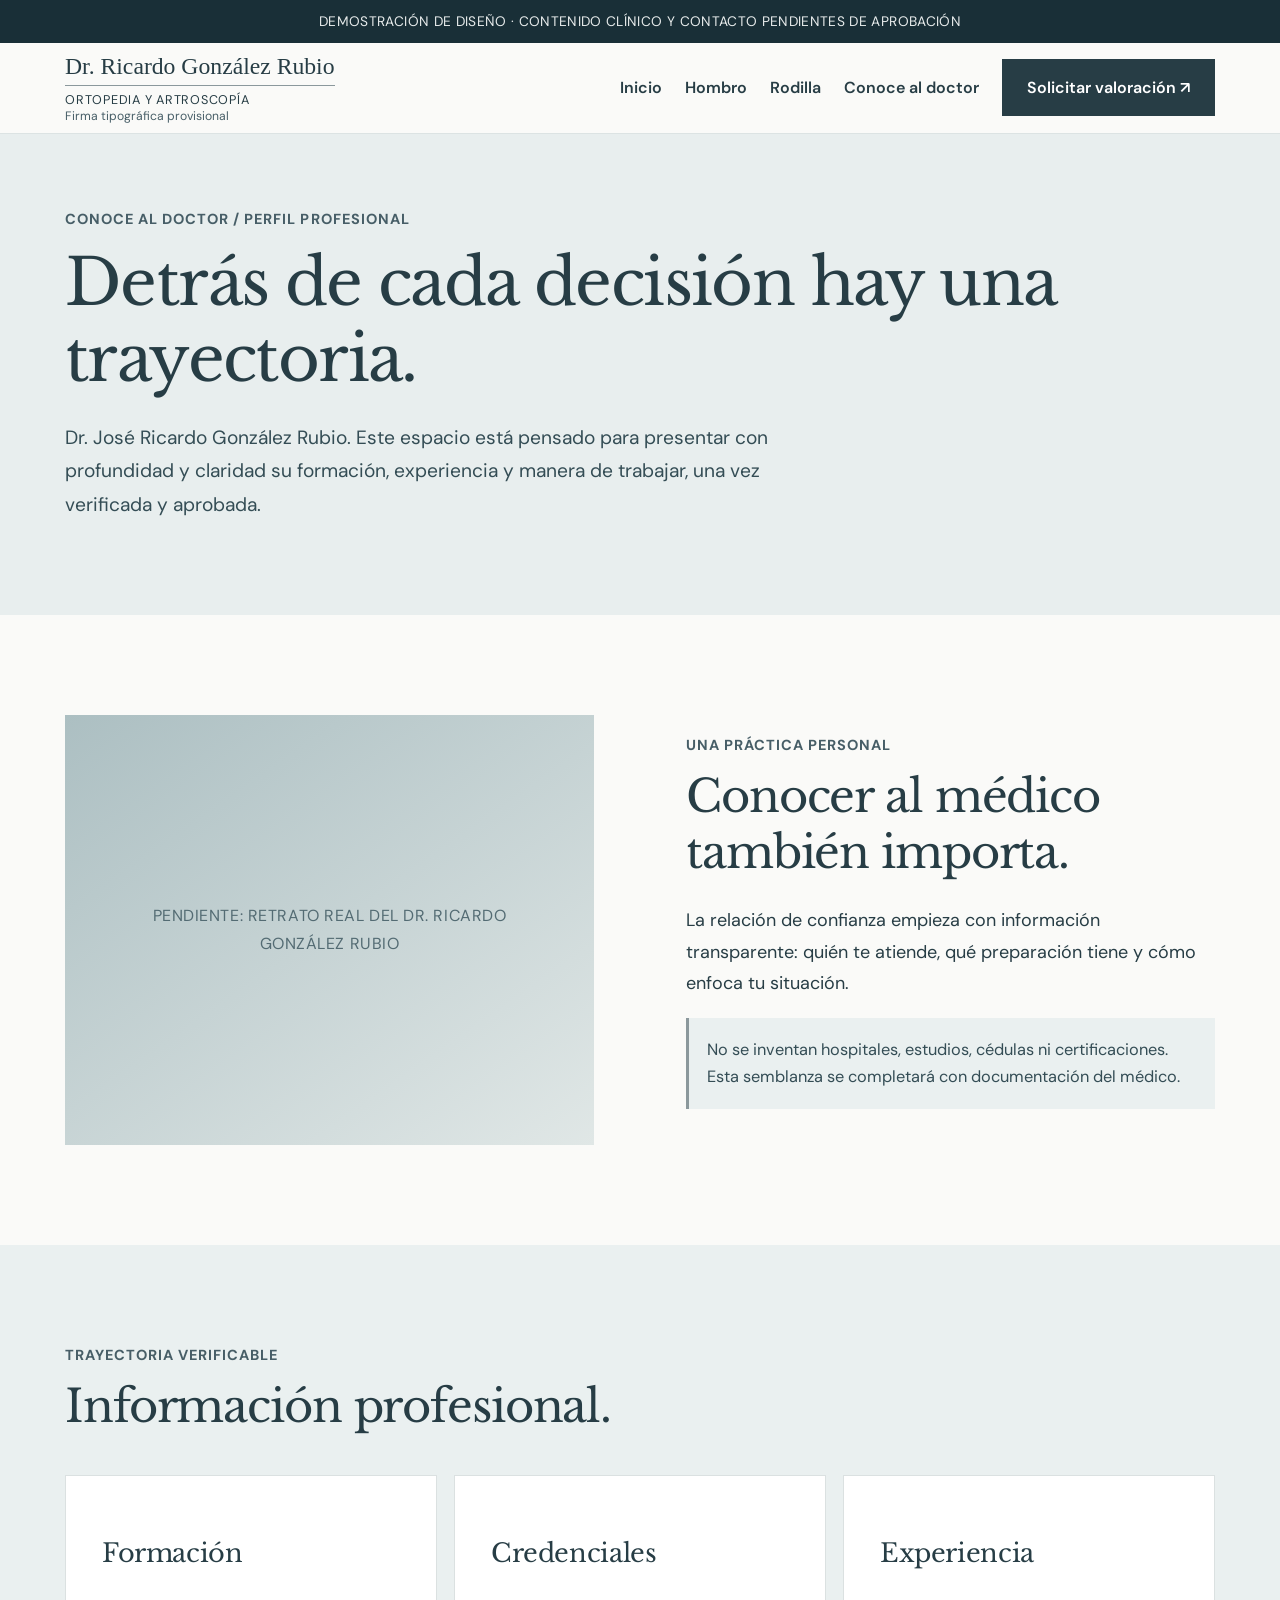
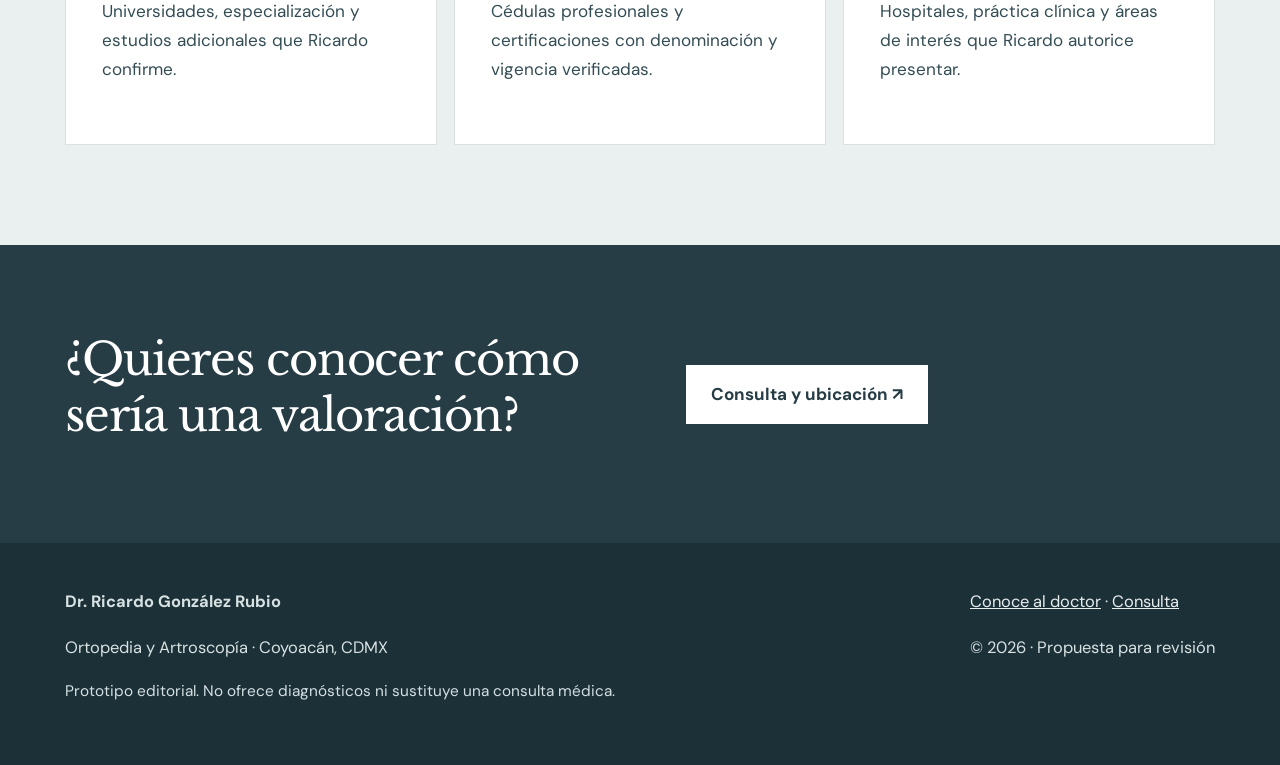
==== conoce-al-doctor/index.html @ 8faec571 "feat: align site architecture with approved research brief" ====
<!doctype html><html lang="es-MX"><head><meta charset="utf-8"><meta name="viewport" content="width=device-width, initial-scale=1"><meta name="robots" content="noindex,nofollow"><meta name="theme-color" content="#273D45"><meta name="description" content="Demostración del sitio del Dr. Ricardo González Rubio. Contenido pendiente de validación médica."><title>Conoce al doctor | Dr. Ricardo González Rubio</title><link rel="stylesheet" href="../styles.css"></head><body><a class="skip" href="#main">Saltar al contenido</a><div class="demo">DEMOSTRACIÓN DE DISEÑO · CONTENIDO CLÍNICO Y CONTACTO PENDIENTES DE APROBACIÓN</div><header class="header"><div class="container header-inner"><a class="brand" href="../" aria-label="Inicio"><strong>Dr. Ricardo González Rubio</strong><span>Ortopedia y Artroscopía</span><small>Firma tipográfica provisional</small></a><button class="menu" aria-controls="menu" aria-label="Abrir menú" aria-expanded="false">☰</button><nav id="menu" class="nav" aria-label="Principal"><a href="../" >Inicio</a><a href="../hombro/" >Hombro</a><a href="../rodilla/" >Rodilla</a><a href="../dr-ricardo-gonzalez/" aria-current="page">Conoce al doctor</a><a class="cta" href="../consulta/">Solicitar valoración ↗</a></nav></div></header><main id="main"><section class="subhero"><div class="container"><div class="eyebrow">Conoce al doctor / Perfil profesional</div><h1>Detrás de cada decisión hay una trayectoria.</h1><p>Dr. José Ricardo González Rubio. Este espacio está pensado para presentar con profundidad y claridad su formación, experiencia y manera de trabajar, una vez verificada y aprobada.</p></div></section><section class="section"><div class="container split"><div class="portrait-small">PENDIENTE: RETRATO REAL DEL DR. RICARDO GONZÁLEZ RUBIO</div><div><div class="eyebrow">Una práctica personal</div><h2>Conocer al médico también importa.</h2><p>La relación de confianza empieza con información transparente: quién te atiende, qué preparación tiene y cómo enfoca tu situación.</p><p class="note">No se inventan hospitales, estudios, cédulas ni certificaciones. Esta semblanza se completará con documentación del médico.</p></div></div></section><section class="section" style="background:#eaf0f0"><div class="container"><div class="section-head"><div class="eyebrow">Trayectoria verificable</div><h2>Información profesional.</h2></div><div class="cards"><div class="card"><h3>Formación</h3><p>Universidades, especialización y estudios adicionales que Ricardo confirme.</p></div><div class="card"><h3>Credenciales</h3><p>Cédulas profesionales y certificaciones con denominación y vigencia verificadas.</p></div><div class="card"><h3>Experiencia</h3><p>Hospitales, práctica clínica y áreas de interés que Ricardo autorice presentar.</p></div></div></div></section><section class="band"><div class="container split"><h2>¿Quieres conocer cómo sería una valoración?</h2><div><a class="button light" href="../consulta/">Consulta y ubicación ↗</a></div></div></section></main><footer class="footer"><div class="container foot"><div><strong>Dr. Ricardo González Rubio</strong><p>Ortopedia y Artroscopía · Coyoacán, CDMX</p><p class="fine" style="color:#bbced2">Prototipo editorial. No ofrece diagnósticos ni sustituye una consulta médica.</p></div><div><a href="../dr-ricardo-gonzalez/">Conoce al doctor</a> · <a href="../consulta/">Consulta</a><p>© 2026 · Propuesta para revisión</p></div></div></footer><script src="../script.js" defer></script></body></html>
---- styles.css ----
@import url('https://fonts.googleapis.com/css2?family=DM+Sans:wght@400;500;600;700&family=Libre+Baskerville:wght@400;700&display=swap');
:root{--ink:#273D45;--silver:#8B989C;--ivory:#FAFAF8;--steel:#475E67;--mist:#DDE3E3}
*{box-sizing:border-box}html{scroll-behavior:smooth}body{margin:0;background:var(--ivory);color:var(--ink);font:16px/1.7 'DM Sans',Arial,sans-serif}a{color:inherit}a:focus-visible,button:focus-visible{outline:3px solid #8B989C;outline-offset:3px}h1,h2,h3,.serif{font-family:'Libre Baskerville',Georgia,serif;line-height:1.25;font-weight:400;letter-spacing:-.04em}h1{font-size:clamp(2.6rem,5vw,5.2rem);margin:15px 0 24px}h2{font-size:clamp(2rem,3.2vw,3.3rem);margin:12px 0 24px}h3{font-size:1.35rem}.eyebrow{font-size:.7rem;letter-spacing:.18em;text-transform:uppercase;font-weight:700;color:#667c85}.container{max-width:1150px;width:calc(100% - 48px);margin:auto}.demo{padding:7px 16px;text-align:center;background:#192f37;color:#e7ebeb;font-size:.67rem;letter-spacing:.08em}.header{background:#fafaf8;border-bottom:1px solid #dce3e3;position:relative;z-index:2}.header-inner{min-height:90px;display:flex;align-items:center;gap:34px}.brand{margin-right:auto;text-decoration:none;line-height:1.3}.brand strong{display:block;font-family:Georgia,serif;font-size:1.35rem;font-weight:normal}.brand span{display:block;font-size:.6rem;letter-spacing:.17em;text-transform:uppercase;border-top:1px solid var(--silver);padding-top:6px;margin-top:4px}.brand small{display:block;color:#71838a;font-size:.52rem}.nav{display:flex;align-items:center;gap:20px}.nav a{font-size:.8rem;text-decoration:none;font-weight:600}.nav a:hover{text-decoration:underline;text-underline-offset:6px}.menu{display:none;background:none;border:1px solid #95a5a8;padding:10px 15px;font-size:1rem;color:var(--ink)}.cta,.button{display:inline-block;background:var(--ink);color:white!important;text-decoration:none!important;padding:14px 21px;font-size:.81rem;font-weight:700;border:1px solid var(--ink);min-height:48px}.button.alt{background:transparent;color:var(--ink)!important}.button.light{background:white;color:var(--ink)!important;border-color:white}.hero{display:grid;grid-template-columns:1.05fr .95fr;min-height:615px}.hero-copy{display:flex;flex-direction:column;justify-content:center;padding:76px 9% 75px max(24px,calc((100vw - 1150px)/2))}.hero-copy p{max-width:480px;color:#50656b;font-size:1.07rem}.buttons{display:flex;gap:12px;flex-wrap:wrap;margin-top:20px}.portrait{background:linear-gradient(145deg,#bdcbcc,#e7ebea 52%,#8ea5aa);position:relative;min-height:390px;display:grid;place-items:center;padding:30px}.portrait-card{background:#fafaf8d9;border:1px solid #a5b5b8;text-align:center;padding:40px 30px;max-width:330px}.portrait-card b{display:block;font-family:Georgia,serif;font-size:5rem;font-weight:400;opacity:.4}.portrait-card strong{display:block;font-family:Georgia,serif;font-size:1.2rem;font-weight:400}.portrait-card small{display:block;margin-top:15px;line-height:1.5;color:#4e666d}.section{padding:100px 0}.section-head{max-width:760px;margin-bottom:40px}.section-head p,.muted{color:#536970}.cards{display:grid;grid-template-columns:repeat(3,1fr);gap:17px}.card{padding:32px;background:#fff;border:1px solid #dbe1e1;min-height:270px;display:flex;flex-direction:column;text-decoration:none}.card h3{margin:24px 0 8px}.card p{color:#627378;font-size:.92rem}.card .link{margin-top:auto;font-size:.78rem;font-weight:700}.dark{background:var(--ink);color:white}.dark p{color:#d3dfe0}.dark .eyebrow{color:#b3c6cb}.split{display:grid;grid-template-columns:1fr 1fr;gap:8%;align-items:center}.principle{padding:19px 0;border-top:1px solid #789099}.principle p{margin:5px 0;font-size:.89rem}.areas{display:grid;grid-template-columns:1fr 1fr;gap:18px}.area{background:#e1e8e8;padding:45px;min-height:330px;display:flex;flex-direction:column;justify-content:space-between;text-decoration:none}.area:nth-child(2){background:#d3dfe1}.area p{max-width:390px}.area span{font-size:.83rem;font-weight:700}.portrait-small{min-height:430px;background:linear-gradient(145deg,#acbfc2,#e0e7e6);display:grid;place-items:center;padding:45px;text-align:center;color:#536b73;font-size:.75rem;letter-spacing:.12em}.steps{display:grid;grid-template-columns:repeat(3,1fr);gap:35px}.step{padding-top:20px;border-top:1px solid #9aafb4}.step strong{font-family:Georgia,serif;color:#789097;font-size:2rem;font-weight:400}.band{padding:75px 0;background:var(--ink);color:white}.band p{color:#c8d7da}.footer{background:#1c3037;color:#d8e2e3;padding:45px 0;font-size:.85rem}.footer a{color:#e8eeee}.foot{display:flex;justify-content:space-between;gap:30px;flex-wrap:wrap}.subhero{background:#e8eeee;padding:75px 0}.subhero p{max-width:750px}.panel{background:white;border:1px solid #d7e0e0;padding:30px}.cols{display:grid;grid-template-columns:1fr 1fr;gap:28px}.list{list-style:none;padding:0}.list li{padding:15px 0;border-bottom:1px solid #d8e1e1}.note{border-left:3px solid var(--silver);background:#eaf0f0;padding:18px;color:#4e666e;font-size:.83rem}.fine{font-size:.72rem;color:#678087}.spaced{margin-top:28px}.skip{position:absolute;left:-9999px}.skip:focus{left:10px;top:10px;background:white;padding:12px;z-index:9}
@media(max-width:950px){.menu{display:block}.nav{display:none;position:absolute;top:100%;left:0;right:0;background:var(--ivory);padding:20px 24px;flex-direction:column;align-items:stretch;border-bottom:1px solid #dce3e3}.nav.open{display:flex}.hero-copy{padding-left:24px}.cards{grid-template-columns:1fr 1fr}.card:last-child{grid-column:span 2;min-height:210px}}@media(max-width:680px){.container{width:calc(100% - 36px)}.header-inner{min-height:75px}.brand strong{font-size:1.03rem}.brand span{font-size:.49rem}.hero,.split,.areas,.cards,.steps,.cols{grid-template-columns:1fr}.hero-copy{padding:65px 18px}.portrait{min-height:340px}.section{padding:65px 0}.card:last-child{grid-column:auto}.card{min-height:235px}.area{min-height:285px;padding:30px}.portrait-small{min-height:280px}.subhero{padding:60px 0}.buttons{flex-direction:column}.buttons a{text-align:center}}@media(prefers-reduced-motion:reduce){html{scroll-behavior:auto}}

/* V2 — Lectura accesible: prioridad a personas que prefieren texto amplio.
   Conserva la paleta institucional, aumenta tamaños, contraste, espacios y áreas táctiles. */
html{font-size:100%;text-size-adjust:100%;-webkit-text-size-adjust:100%}
body{font-size:1.125rem;line-height:1.75}
p,li{max-width:74ch}
h1,h2,h3{overflow-wrap:break-word}
h1{font-size:clamp(2.75rem,5vw,4.7rem);line-height:1.18;letter-spacing:-.025em}
h2{font-size:clamp(2.15rem,3.5vw,3.25rem);line-height:1.25;letter-spacing:-.025em}
h3{font-size:clamp(1.35rem,2vw,1.65rem);line-height:1.4;letter-spacing:-.015em}
.eyebrow{font-size:.91rem;letter-spacing:.07em;color:#475E67;line-height:1.5}
.dark .eyebrow,.band .eyebrow{color:#DDE3E3}
.nav{gap:23px}
.nav a{font-size:1rem;line-height:1.45}
.nav a.cta{color:white}
.brand strong{font-size:1.48rem}
.brand span{font-size:.79rem;letter-spacing:.06em}
.brand small{font-size:.76rem;color:#475E67}
.demo{font-size:.86rem;line-height:1.5;letter-spacing:.025em;padding:11px 16px}
.hero-copy p{font-size:1.2rem;color:#344d55;line-height:1.75}
.section-head p,.muted{color:#344d55}
.card{padding:36px}
.card p,.principle p{font-size:1.07rem;line-height:1.7;color:#344d55}
.principle p,.dark p,.band p{color:#e5eeee}
.card .link,.area span{font-size:1.05rem}
.button,.cta{font-size:1.07rem;line-height:1.45;padding:16px 24px;min-height:56px}
.fine{font-size:.96rem;color:#475E67;line-height:1.65}
.dark .fine,.band .fine,.footer .fine{color:#d4e0e2!important}
.portrait-card small{font-size:.98rem;color:#344d55}
.portrait-card strong{font-size:1.4rem}
.portrait-small{font-size:1rem;letter-spacing:.035em}
.note{font-size:1.02rem;line-height:1.7;color:#344d55}
.footer{font-size:1.03rem}
.subhero p{font-size:1.2rem;line-height:1.75;color:#344d55}
.card,.panel,.area{overflow-wrap:break-word}
.menu{font-size:1.12rem;min-height:48px;min-width:48px}
a:not(.button):not(.cta):not(.card):not(.area):hover{text-underline-offset:4px}
@media(max-width:950px){
 .nav{gap:0}
 .nav a{font-size:1.12rem;padding:13px 5px;min-height:48px}
 .brand strong{font-size:1.35rem}
 .brand span{font-size:.74rem}
}
@media(max-width:680px){
 body{font-size:1.125rem;line-height:1.7}
 .brand strong{font-size:1.16rem}
 .brand span{font-size:.68rem}
 .brand small{font-size:.72rem}
 .hero-copy p{font-size:1.18rem}
 .eyebrow{font-size:.85rem}
 .demo{font-size:.8rem}
 .card{min-height:unset}
 .area{min-height:unset}
 .section{padding:70px 0}
 .buttons a{width:100%}
 .fine{font-size:.94rem}
}

/* Corrección: conservar la tipografía legible V2; reducir exclusivamente el título de portada. */
.hero h1{font-size:clamp(2.45rem,4.25vw,4.1rem);line-height:1.2}
@media(max-width:680px){.hero h1{font-size:clamp(2.3rem,7.4vw,2.75rem)}}
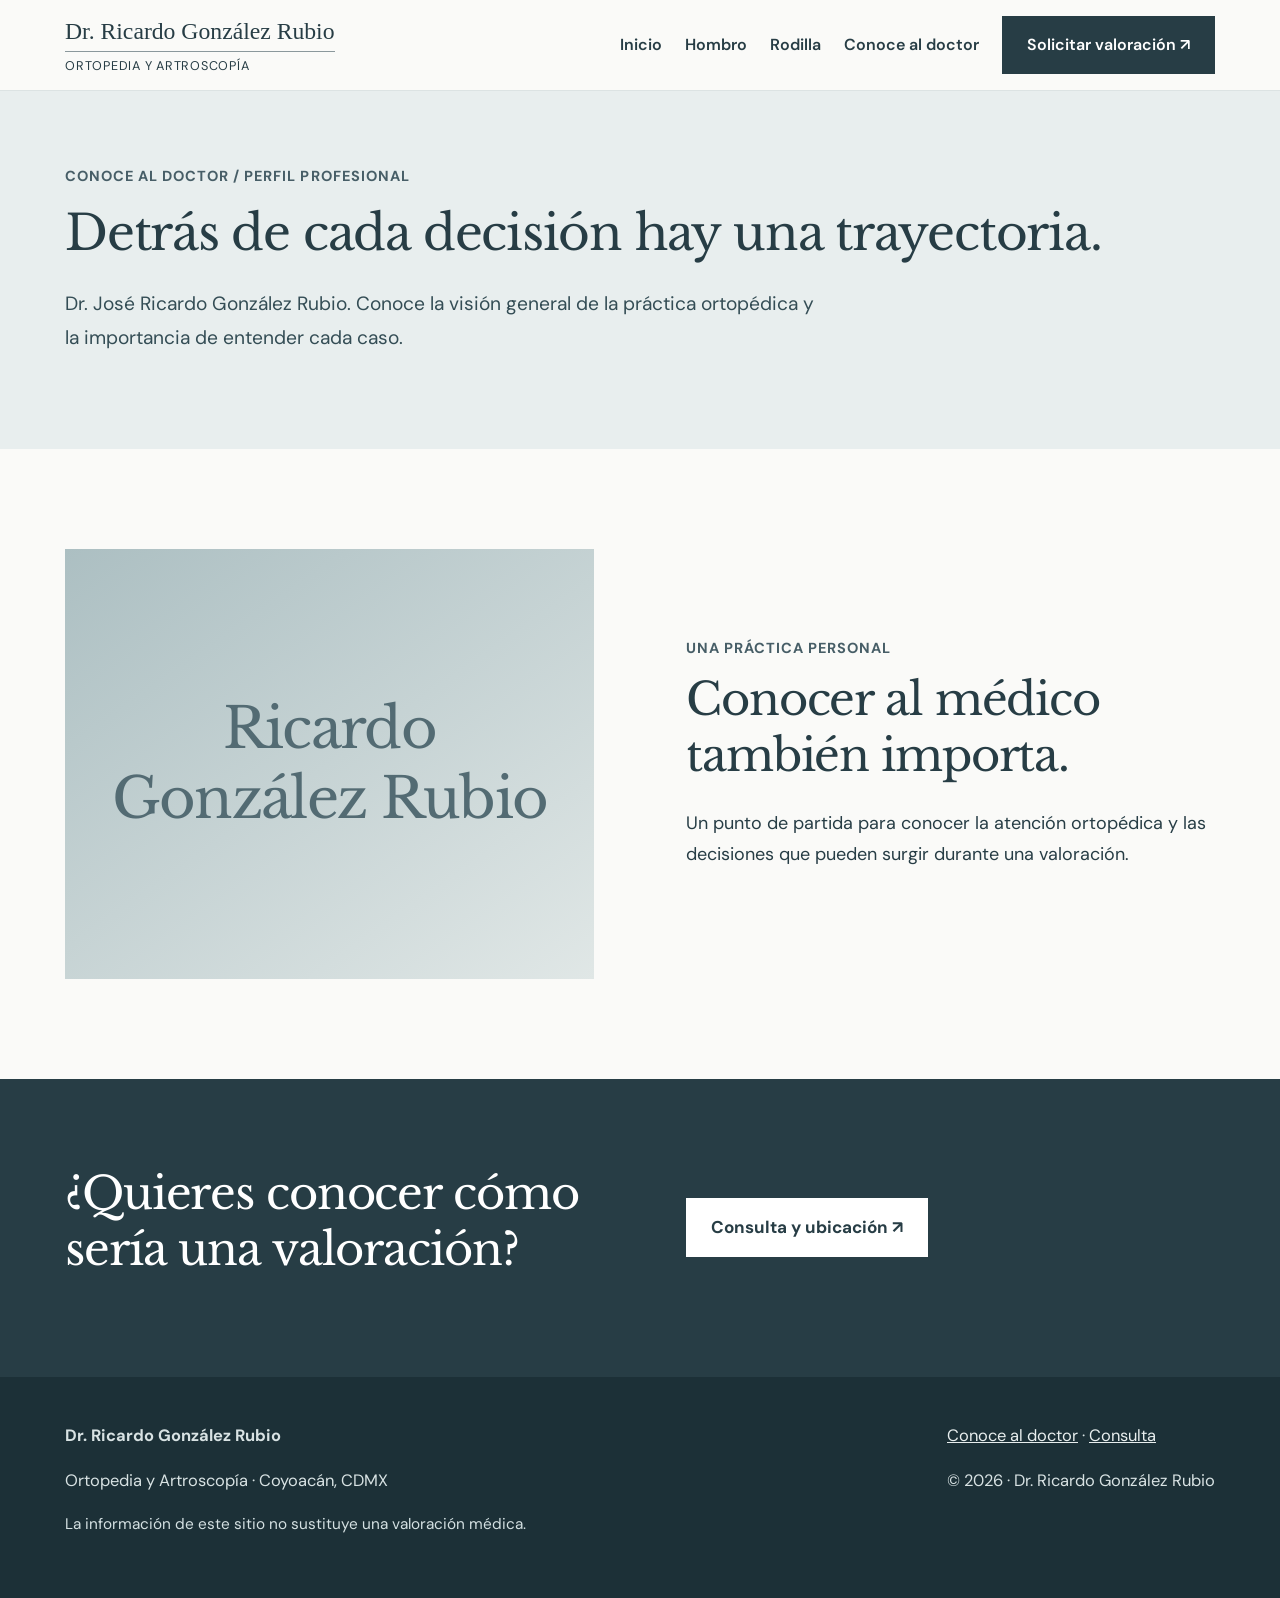
==== commit 7c44c33f: "style: remove editorial demo notices and unverified placeholders from visible pages" ====
--- a/conoce-al-doctor/index.html
+++ b/conoce-al-doctor/index.html
@@ -1 +1 @@
-<!doctype html><html lang="es-MX"><head><meta charset="utf-8"><meta name="viewport" content="width=device-width, initial-scale=1"><meta name="robots" content="noindex,nofollow"><meta name="theme-color" content="#273D45"><meta name="description" content="Demostración del sitio del Dr. Ricardo González Rubio. Contenido pendiente de validación médica."><title>Conoce al doctor | Dr. Ricardo González Rubio</title><link rel="stylesheet" href="../styles.css"></head><body><a class="skip" href="#main">Saltar al contenido</a><div class="demo">DEMOSTRACIÓN DE DISEÑO · CONTENIDO CLÍNICO Y CONTACTO PENDIENTES DE APROBACIÓN</div><header class="header"><div class="container header-inner"><a class="brand" href="../" aria-label="Inicio"><strong>Dr. Ricardo González Rubio</strong><span>Ortopedia y Artroscopía</span><small>Firma tipográfica provisional</small></a><button class="menu" aria-controls="menu" aria-label="Abrir menú" aria-expanded="false">☰</button><nav id="menu" class="nav" aria-label="Principal"><a href="../" >Inicio</a><a href="../hombro/" >Hombro</a><a href="../rodilla/" >Rodilla</a><a href="../dr-ricardo-gonzalez/" aria-current="page">Conoce al doctor</a><a class="cta" href="../consulta/">Solicitar valoración ↗</a></nav></div></header><main id="main"><section class="subhero"><div class="container"><div class="eyebrow">Conoce al doctor / Perfil profesional</div><h1>Detrás de cada decisión hay una trayectoria.</h1><p>Dr. José Ricardo González Rubio. Este espacio está pensado para presentar con profundidad y claridad su formación, experiencia y manera de trabajar, una vez verificada y aprobada.</p></div></section><section class="section"><div class="container split"><div class="portrait-small">PENDIENTE: RETRATO REAL DEL DR. RICARDO GONZÁLEZ RUBIO</div><div><div class="eyebrow">Una práctica personal</div><h2>Conocer al médico también importa.</h2><p>La relación de confianza empieza con información transparente: quién te atiende, qué preparación tiene y cómo enfoca tu situación.</p><p class="note">No se inventan hospitales, estudios, cédulas ni certificaciones. Esta semblanza se completará con documentación del médico.</p></div></div></section><section class="section" style="background:#eaf0f0"><div class="container"><div class="section-head"><div class="eyebrow">Trayectoria verificable</div><h2>Información profesional.</h2></div><div class="cards"><div class="card"><h3>Formación</h3><p>Universidades, especialización y estudios adicionales que Ricardo confirme.</p></div><div class="card"><h3>Credenciales</h3><p>Cédulas profesionales y certificaciones con denominación y vigencia verificadas.</p></div><div class="card"><h3>Experiencia</h3><p>Hospitales, práctica clínica y áreas de interés que Ricardo autorice presentar.</p></div></div></div></section><section class="band"><div class="container split"><h2>¿Quieres conocer cómo sería una valoración?</h2><div><a class="button light" href="../consulta/">Consulta y ubicación ↗</a></div></div></section></main><footer class="footer"><div class="container foot"><div><strong>Dr. Ricardo González Rubio</strong><p>Ortopedia y Artroscopía · Coyoacán, CDMX</p><p class="fine" style="color:#bbced2">Prototipo editorial. No ofrece diagnósticos ni sustituye una consulta médica.</p></div><div><a href="../dr-ricardo-gonzalez/">Conoce al doctor</a> · <a href="../consulta/">Consulta</a><p>© 2026 · Propuesta para revisión</p></div></div></footer><script src="../script.js" defer></script></body></html>+<!doctype html><html lang="es-MX"><head><meta charset="utf-8"><meta name="viewport" content="width=device-width, initial-scale=1"><meta name="robots" content="noindex,nofollow"><meta name="theme-color" content="#273D45"><meta name="description" content="Demostración del sitio del Dr. Ricardo González Rubio. Contenido pendiente de validación médica."><title>Conoce al doctor | Dr. Ricardo González Rubio</title><link rel="stylesheet" href="../styles.css"></head><body><a class="skip" href="#main">Saltar al contenido</a><header class="header"><div class="container header-inner"><a class="brand" href="../" aria-label="Inicio"><strong>Dr. Ricardo González Rubio</strong><span>Ortopedia y Artroscopía</span></a><button class="menu" aria-controls="menu" aria-label="Abrir menú" aria-expanded="false">☰</button><nav id="menu" class="nav" aria-label="Principal"><a href="../" >Inicio</a><a href="../hombro/" >Hombro</a><a href="../rodilla/" >Rodilla</a><a href="../dr-ricardo-gonzalez/" aria-current="page">Conoce al doctor</a><a class="cta" href="../consulta/">Solicitar valoración ↗</a></nav></div></header><main id="main"><section class="subhero"><div class="container"><div class="eyebrow">Conoce al doctor / Perfil profesional</div><h1>Detrás de cada decisión hay una trayectoria.</h1><p>Dr. José Ricardo González Rubio. Conoce la visión general de la práctica ortopédica y la importancia de entender cada caso.</p></div></section><section class="section"><div class="container split"><div class="portrait-small" aria-hidden="true"><span class="serif" style="font-size:clamp(2rem,5vw,3.5rem);letter-spacing:-.03em">Ricardo<br>González Rubio</span></div><div><div class="eyebrow">Una práctica personal</div><h2>Conocer al médico también importa.</h2><p>Un punto de partida para conocer la atención ortopédica y las decisiones que pueden surgir durante una valoración.</p></div></div></section><section class="band"><div class="container split"><h2>¿Quieres conocer cómo sería una valoración?</h2><div><a class="button light" href="../consulta/">Consulta y ubicación ↗</a></div></div></section></main><footer class="footer"><div class="container foot"><div><strong>Dr. Ricardo González Rubio</strong><p>Ortopedia y Artroscopía · Coyoacán, CDMX</p><p class="fine" style="color:#bbced2">La información de este sitio no sustituye una valoración médica.</p></div><div><a href="../dr-ricardo-gonzalez/">Conoce al doctor</a> · <a href="../consulta/">Consulta</a><p>© 2026 · Dr. Ricardo González Rubio</p></div></div></footer><script src="../script.js" defer></script></body></html>
--- a/styles.css
+++ b/styles.css
@@ -63,3 +63,13 @@
 /* Corrección: conservar la tipografía legible V2; reducir exclusivamente el título de portada. */
 .hero h1{font-size:clamp(2.45rem,4.25vw,4.1rem);line-height:1.2}
 @media(max-width:680px){.hero h1{font-size:clamp(2.3rem,7.4vw,2.75rem)}}
+
+/* Arquitectura editorial: cuatro rutas de acceso sin comprometer legibilidad */
+.cards-four{grid-template-columns:repeat(2,minmax(0,1fr))}
+.cards-four .card{min-height:270px}
+.cards-four .card:last-child{grid-column:auto}
+@media(max-width:680px){.cards-four{grid-template-columns:1fr}.cards-four .card{min-height:unset}}
+
+/* Ajuste puntual: titulares de páginas interiores, sin modificar portada ni otros textos. */
+.subhero h1{font-size:clamp(2.3rem,3.8vw,3.7rem);line-height:1.24}
+@media(max-width:680px){.subhero h1{font-size:clamp(2.15rem,7vw,2.75rem)}}
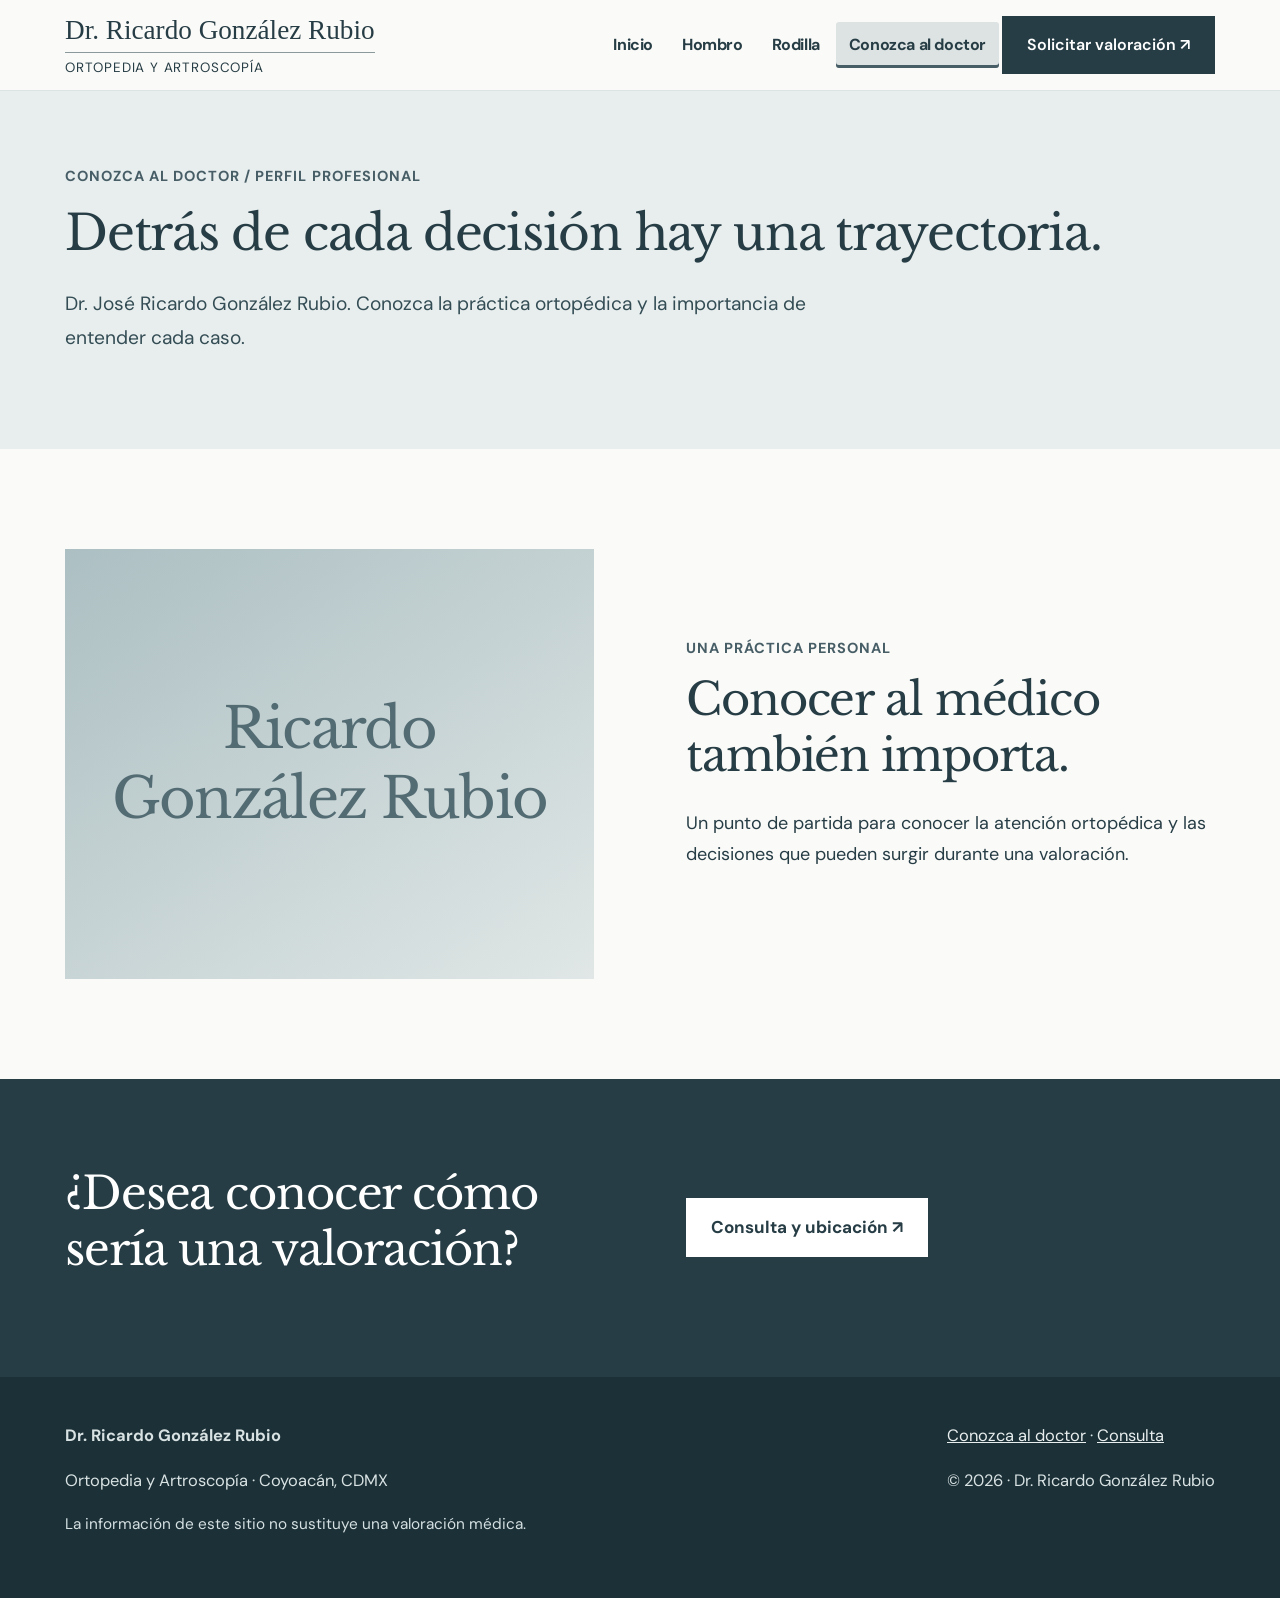
==== commit f7d1e511: "copy: standardize formal usted address across website" ====
--- a/conoce-al-doctor/index.html
+++ b/conoce-al-doctor/index.html
@@ -1 +1 @@
-<!doctype html><html lang="es-MX"><head><meta charset="utf-8"><meta name="viewport" content="width=device-width, initial-scale=1"><meta name="robots" content="noindex,nofollow"><meta name="theme-color" content="#273D45"><meta name="description" content="Demostración del sitio del Dr. Ricardo González Rubio. Contenido pendiente de validación médica."><title>Conoce al doctor | Dr. Ricardo González Rubio</title><link rel="stylesheet" href="../styles.css"></head><body><a class="skip" href="#main">Saltar al contenido</a><header class="header"><div class="container header-inner"><a class="brand" href="../" aria-label="Inicio"><strong>Dr. Ricardo González Rubio</strong><span>Ortopedia y Artroscopía</span></a><button class="menu" aria-controls="menu" aria-label="Abrir menú" aria-expanded="false">☰</button><nav id="menu" class="nav" aria-label="Principal"><a href="../" >Inicio</a><a href="../hombro/" >Hombro</a><a href="../rodilla/" >Rodilla</a><a href="../dr-ricardo-gonzalez/" aria-current="page">Conoce al doctor</a><a class="cta" href="../consulta/">Solicitar valoración ↗</a></nav></div></header><main id="main"><section class="subhero"><div class="container"><div class="eyebrow">Conoce al doctor / Perfil profesional</div><h1>Detrás de cada decisión hay una trayectoria.</h1><p>Dr. José Ricardo González Rubio. Conoce la visión general de la práctica ortopédica y la importancia de entender cada caso.</p></div></section><section class="section"><div class="container split"><div class="portrait-small" aria-hidden="true"><span class="serif" style="font-size:clamp(2rem,5vw,3.5rem);letter-spacing:-.03em">Ricardo<br>González Rubio</span></div><div><div class="eyebrow">Una práctica personal</div><h2>Conocer al médico también importa.</h2><p>Un punto de partida para conocer la atención ortopédica y las decisiones que pueden surgir durante una valoración.</p></div></div></section><section class="band"><div class="container split"><h2>¿Quieres conocer cómo sería una valoración?</h2><div><a class="button light" href="../consulta/">Consulta y ubicación ↗</a></div></div></section></main><footer class="footer"><div class="container foot"><div><strong>Dr. Ricardo González Rubio</strong><p>Ortopedia y Artroscopía · Coyoacán, CDMX</p><p class="fine" style="color:#bbced2">La información de este sitio no sustituye una valoración médica.</p></div><div><a href="../dr-ricardo-gonzalez/">Conoce al doctor</a> · <a href="../consulta/">Consulta</a><p>© 2026 · Dr. Ricardo González Rubio</p></div></div></footer><script src="../script.js" defer></script></body></html>+<!doctype html><html lang="es-MX"><head><meta charset="utf-8"><meta name="viewport" content="width=device-width, initial-scale=1"><meta name="robots" content="noindex,nofollow"><meta name="theme-color" content="#273D45"><meta name="description" content="Información sobre ortopedia, hombro y rodilla del Dr. Ricardo González Rubio en Coyoacán."><title>Conozca al doctor | Dr. Ricardo González Rubio</title><link rel="stylesheet" href="../styles.css"></head><body><a class="skip" href="#main">Saltar al contenido</a><header class="header"><div class="container header-inner"><a class="brand" href="../" aria-label="Inicio"><strong>Dr. Ricardo González Rubio</strong><span>Ortopedia y Artroscopía</span></a><button class="menu" aria-controls="menu" aria-label="Abrir menú" aria-expanded="false">☰</button><nav id="menu" class="nav" aria-label="Principal"><a href="../" >Inicio</a><a href="../hombro/" >Hombro</a><a href="../rodilla/" >Rodilla</a><a href="../dr-ricardo-gonzalez/" aria-current="page">Conozca al doctor</a><a class="cta" href="../consulta/">Solicitar valoración ↗</a></nav></div></header><main id="main"><section class="subhero"><div class="container"><div class="eyebrow">Conozca al doctor / Perfil profesional</div><h1>Detrás de cada decisión hay una trayectoria.</h1><p>Dr. José Ricardo González Rubio. Conozca la práctica ortopédica y la importancia de entender cada caso.</p></div></section><section class="section"><div class="container split"><div class="portrait-small" aria-hidden="true"><span class="serif" style="font-size:clamp(2rem,5vw,3.5rem);letter-spacing:-.03em">Ricardo<br>González Rubio</span></div><div><div class="eyebrow">Una práctica personal</div><h2>Conocer al médico también importa.</h2><p>Un punto de partida para conocer la atención ortopédica y las decisiones que pueden surgir durante una valoración.</p></div></div></section><section class="band"><div class="container split"><h2>¿Desea conocer cómo sería una valoración?</h2><div><a class="button light" href="../consulta/">Consulta y ubicación ↗</a></div></div></section></main><footer class="footer"><div class="container foot"><div><strong>Dr. Ricardo González Rubio</strong><p>Ortopedia y Artroscopía · Coyoacán, CDMX</p><p class="fine" style="color:#bbced2">La información de este sitio no sustituye una valoración médica.</p></div><div><a href="../dr-ricardo-gonzalez/">Conozca al doctor</a> · <a href="../consulta/">Consulta</a><p>© 2026 · Dr. Ricardo González Rubio</p></div></div></footer><script src="../script.js" defer></script></body></html>
--- a/styles.css
+++ b/styles.css
@@ -73,3 +73,16 @@
 /* Ajuste puntual: titulares de páginas interiores, sin modificar portada ni otros textos. */
 .subhero h1{font-size:clamp(2.3rem,3.8vw,3.7rem);line-height:1.24}
 @media(max-width:680px){.subhero h1{font-size:clamp(2.15rem,7vw,2.75rem)}}
+
+/* Ajuste exclusivo de cabecera: identidad más visible y navegación con estado activo. */
+.header-inner{gap:18px}
+.nav{gap:3px}
+.nav a:not(.cta){font-family:'DM Sans',Arial,sans-serif;font-weight:700;letter-spacing:-.025em;line-height:1.35;padding:12px 13px;border-radius:3px;transition:background-color .18s ease,color .18s ease}
+.nav a:not(.cta):hover{background:#edf1f0;text-decoration:none}
+.nav a:not(.cta)[aria-current="page"]{background:#DDE3E3;color:#273D45;text-decoration:none;box-shadow:inset 0 -3px 0 #475E67}
+.nav .cta{white-space:nowrap}
+@media(min-width:1100px){.brand strong{font-size:1.7rem}.brand span{font-size:.84rem}.nav a:not(.cta){font-size:1rem}}
+@media(min-width:951px) and (max-width:1099px){.brand strong{font-size:1.5rem}.nav a:not(.cta){font-size:.95rem;padding:10px 8px}.nav{gap:0}.header-inner{gap:12px}.nav .cta{font-size:.96rem;padding:14px}}
+@media(max-width:950px){.nav{gap:3px}.nav a:not(.cta){font-size:1.12rem;min-height:48px;padding:12px 14px}.nav .cta{white-space:normal;text-align:center}.brand strong{font-size:1.35rem}}
+@media(max-width:680px){.brand strong{font-size:1.16rem}}
+@media(prefers-reduced-motion:reduce){.nav a:not(.cta){transition:none}}
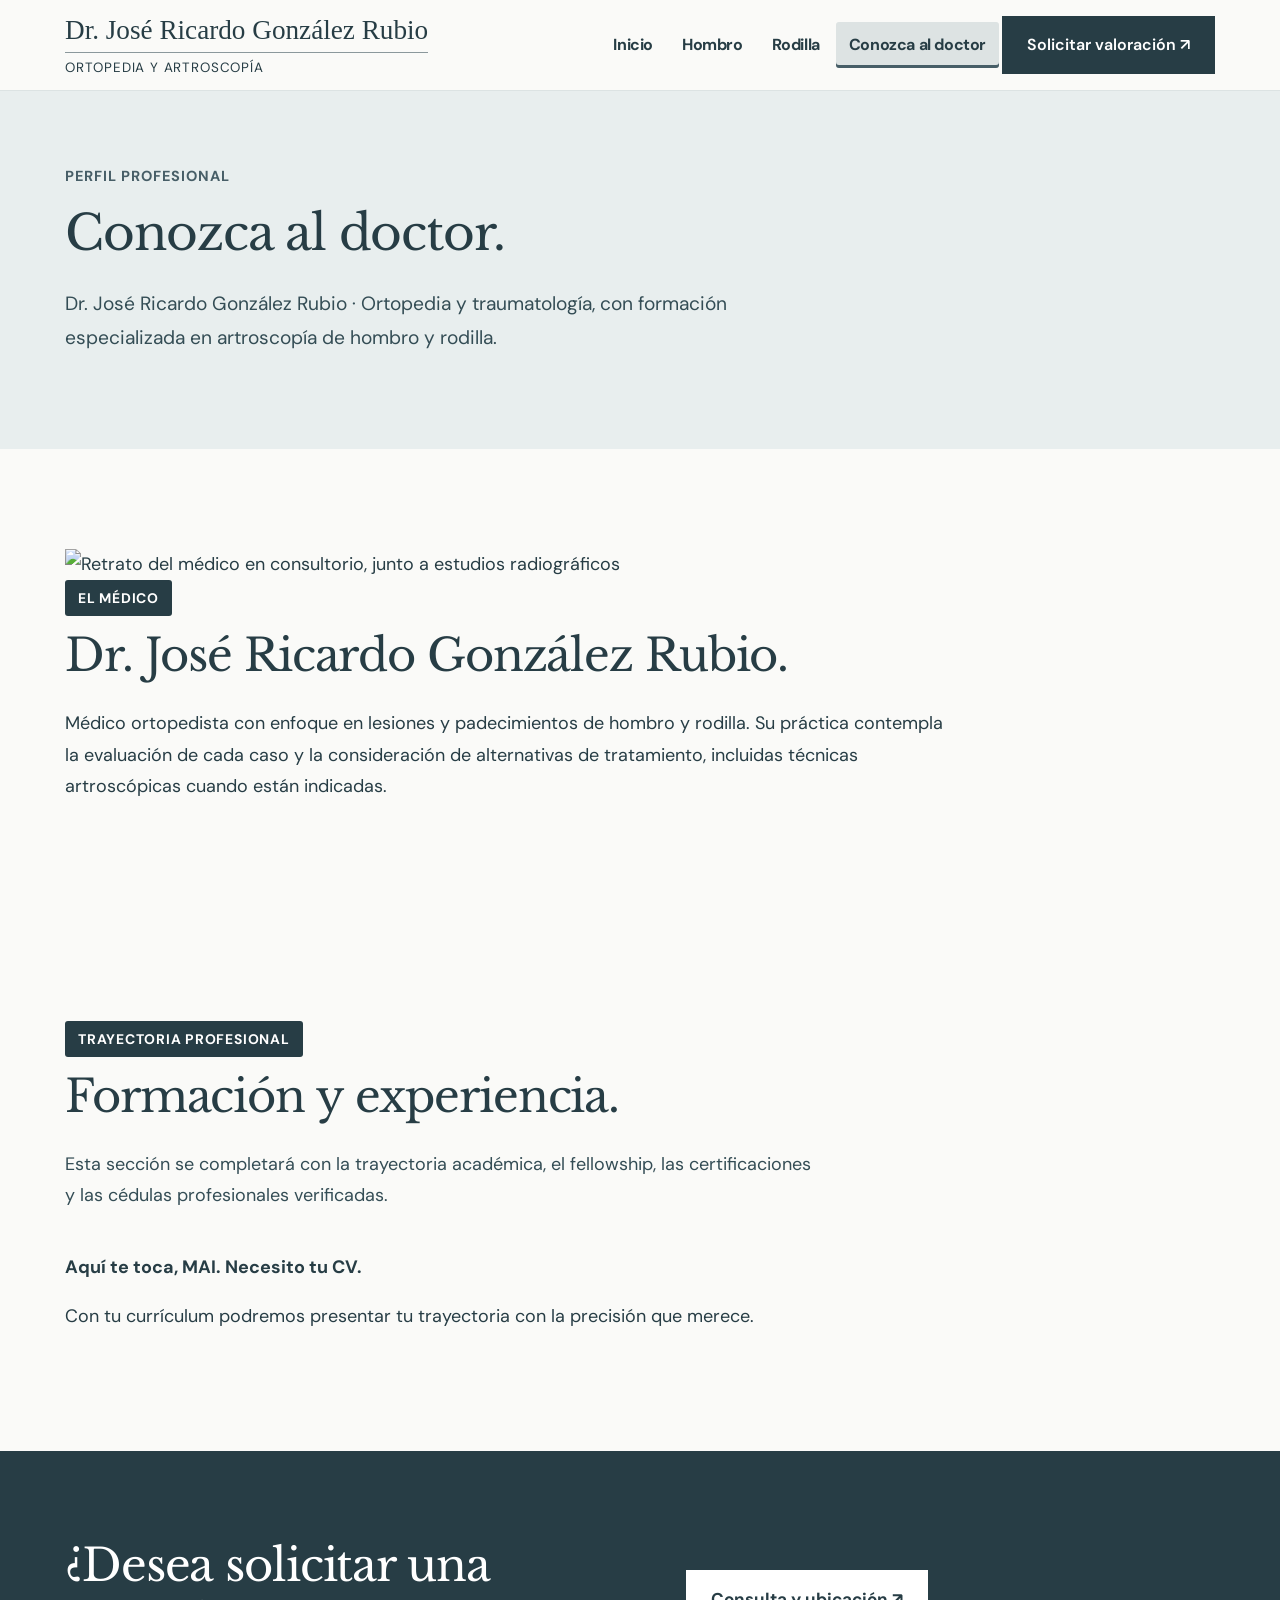
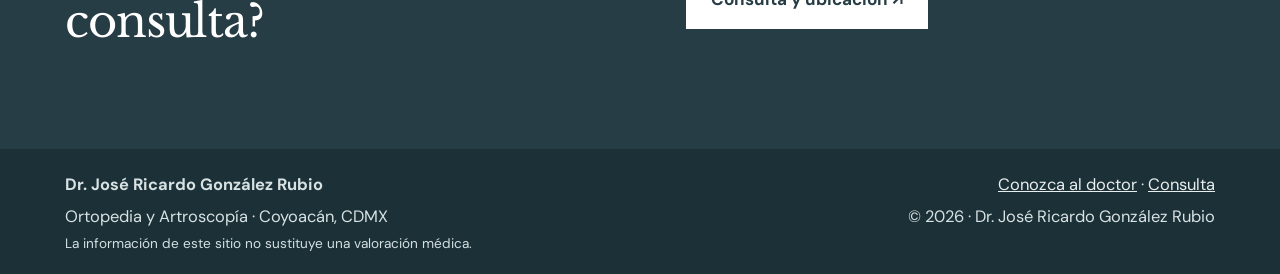
==== commit a9a8f72f: "feat: redesign doctor profile with photo and CV handoff note" ====
--- a/conoce-al-doctor/index.html
+++ b/conoce-al-doctor/index.html
@@ -1 +1 @@
-<!doctype html><html lang="es-MX"><head><meta charset="utf-8"><meta name="viewport" content="width=device-width, initial-scale=1"><meta name="robots" content="noindex,nofollow"><meta name="theme-color" content="#273D45"><meta name="description" content="Información sobre ortopedia, hombro y rodilla del Dr. Ricardo González Rubio en Coyoacán."><title>Conozca al doctor | Dr. Ricardo González Rubio</title><link rel="stylesheet" href="../styles.css"></head><body><a class="skip" href="#main">Saltar al contenido</a><header class="header"><div class="container header-inner"><a class="brand" href="../" aria-label="Inicio"><strong>Dr. Ricardo González Rubio</strong><span>Ortopedia y Artroscopía</span></a><button class="menu" aria-controls="menu" aria-label="Abrir menú" aria-expanded="false">☰</button><nav id="menu" class="nav" aria-label="Principal"><a href="../" >Inicio</a><a href="../hombro/" >Hombro</a><a href="../rodilla/" >Rodilla</a><a href="../dr-ricardo-gonzalez/" aria-current="page">Conozca al doctor</a><a class="cta" href="../consulta/">Solicitar valoración ↗</a></nav></div></header><main id="main"><section class="subhero"><div class="container"><div class="eyebrow">Conozca al doctor / Perfil profesional</div><h1>Detrás de cada decisión hay una trayectoria.</h1><p>Dr. José Ricardo González Rubio. Conozca la práctica ortopédica y la importancia de entender cada caso.</p></div></section><section class="section"><div class="container split"><div class="portrait-small" aria-hidden="true"><span class="serif" style="font-size:clamp(2rem,5vw,3.5rem);letter-spacing:-.03em">Ricardo<br>González Rubio</span></div><div><div class="eyebrow">Una práctica personal</div><h2>Conocer al médico también importa.</h2><p>Un punto de partida para conocer la atención ortopédica y las decisiones que pueden surgir durante una valoración.</p></div></div></section><section class="band"><div class="container split"><h2>¿Desea conocer cómo sería una valoración?</h2><div><a class="button light" href="../consulta/">Consulta y ubicación ↗</a></div></div></section></main><footer class="footer"><div class="container foot"><div><strong>Dr. Ricardo González Rubio</strong><p>Ortopedia y Artroscopía · Coyoacán, CDMX</p><p class="fine" style="color:#bbced2">La información de este sitio no sustituye una valoración médica.</p></div><div><a href="../dr-ricardo-gonzalez/">Conozca al doctor</a> · <a href="../consulta/">Consulta</a><p>© 2026 · Dr. Ricardo González Rubio</p></div></div></footer><script src="../script.js" defer></script></body></html>+<!doctype html><html lang="es-MX"><head><meta charset="utf-8"><meta name="viewport" content="width=device-width, initial-scale=1"><meta name="robots" content="noindex,nofollow"><meta name="theme-color" content="#273D45"><meta name="description" content="Perfil profesional del Dr. José Ricardo González Rubio, ortopedia y artroscopía de hombro y rodilla en Coyoacán."><title>Conozca al doctor | Dr. José Ricardo González Rubio</title><link rel="stylesheet" href="../styles.css"></head><body><a class="skip" href="#main">Saltar al contenido</a><header class="header"><div class="container header-inner"><a class="brand" href="../" aria-label="Inicio"><strong>Dr. José Ricardo González Rubio</strong><span>Ortopedia y Artroscopía</span></a><button class="menu" aria-controls="menu" aria-label="Abrir menú" aria-expanded="false">☰</button><nav id="menu" class="nav" aria-label="Principal"><a href="../" >Inicio</a><a href="../hombro/" >Hombro</a><a href="../rodilla/" >Rodilla</a><a href="../dr-ricardo-gonzalez/" aria-current="page">Conozca al doctor</a><a class="cta" href="../consulta/">Solicitar valoración ↗</a></nav></div></header><main id="main"><section class="subhero doctor-page-hero"><div class="container"><div class="eyebrow">PERFIL PROFESIONAL</div><h1>Conozca al doctor.</h1><p>Dr. José Ricardo González Rubio · Ortopedia y traumatología, con formación especializada en artroscopía de hombro y rodilla.</p></div></section><section class="section doctor-profile"><div class="container doctor-profile-grid"><div class="doctor-profile-photo"><img src="../ricardo-perfil-profesional.jpg" alt="Retrato del médico en consultorio, junto a estudios radiográficos" loading="eager" width="1492" height="1054"></div><div class="doctor-profile-copy"><div class="eyebrow section-tag">EL MÉDICO</div><h2>Dr. José Ricardo González Rubio.</h2><p>Médico ortopedista con enfoque en lesiones y padecimientos de hombro y rodilla. Su práctica contempla la evaluación de cada caso y la consideración de alternativas de tratamiento, incluidas técnicas artroscópicas cuando están indicadas.</p></div></div></section><section class="section doctor-credentials"><div class="container"><div class="section-head"><div class="eyebrow section-tag">TRAYECTORIA PROFESIONAL</div><h2>Formación y experiencia.</h2><p>Esta sección se completará con la trayectoria académica, el fellowship, las certificaciones y las cédulas profesionales verificadas.</p></div><div class="doctor-cv-note" role="note"><strong>Aquí te toca, MAI. Necesito tu CV.</strong><p>Con tu currículum podremos presentar tu trayectoria con la precisión que merece.</p></div></div></section><section class="band"><div class="container split"><h2>¿Desea solicitar una consulta?</h2><div><a class="button light" href="../consulta/">Consulta y ubicación ↗</a></div></div></section></main><footer class="footer"><div class="container foot"><div><strong>Dr. José Ricardo González Rubio</strong><p>Ortopedia y Artroscopía · Coyoacán, CDMX</p><p class="fine" style="color:#bbced2">La información de este sitio no sustituye una valoración médica.</p></div><div><a href="../dr-ricardo-gonzalez/">Conozca al doctor</a> · <a href="../consulta/">Consulta</a><p>© 2026 · Dr. José Ricardo González Rubio</p></div></div></footer><script src="../script.js" defer></script></body></html>
--- a/styles.css
+++ b/styles.css
@@ -86,3 +86,213 @@
 @media(max-width:950px){.nav{gap:3px}.nav a:not(.cta){font-size:1.12rem;min-height:48px;padding:12px 14px}.nav .cta{white-space:normal;text-align:center}.brand strong{font-size:1.35rem}}
 @media(max-width:680px){.brand strong{font-size:1.16rem}}
 @media(prefers-reduced-motion:reduce){.nav a:not(.cta){transition:none}}
+
+/* Fotografía de portada: respeta proporción original y recorta solo dentro del contenedor. */
+.portrait.portrait-photo{display:block;padding:0;overflow:hidden;background:#dce3e3}
+.portrait-photo img{display:block;width:100%;height:100%;min-height:615px;object-fit:cover;object-position:52% center}
+@media(max-width:680px){.portrait-photo img{height:390px;min-height:0;object-position:50% 35%}}
+
+/* Franja de motivos de consulta: menos rigidez, mismo contenido y paleta. */
+.patient-pathways{background:#FAFAF8}
+.patient-pathways .section-head{margin-bottom:36px}
+.patient-pathways .section-head h2{margin-bottom:16px}
+.patient-pathways .cards-four{gap:22px}
+.patient-pathways .cards-four .card{
+  position:relative;overflow:hidden;
+  min-height:255px;padding:34px 38px;
+  background:#FAFAF8;
+  border:1px solid #D9E1DF;border-radius:12px;
+  box-shadow:0 8px 24px rgba(39,61,69,.045);
+  transition:transform .2s ease,box-shadow .2s ease,border-color .2s ease;
+}
+.patient-pathways .cards-four .card::before{
+  content:"";position:absolute;inset:0 auto 0 0;width:5px;
+  background:#8B989C;opacity:.7;
+}
+.patient-pathways .cards-four .card:nth-child(2),
+.patient-pathways .cards-four .card:nth-child(3){background:#E9EEEE}
+.patient-pathways .cards-four .card h3{margin:19px 0 8px}
+.patient-pathways .cards-four .card .eyebrow{color:#475E67;letter-spacing:.035em}
+.patient-pathways .cards-four .card p{margin:0 0 18px}
+.patient-pathways .cards-four .card .link{font-weight:700;color:#273D45}
+.patient-pathways .cards-four .card:hover{
+  transform:translateY(-3px);border-color:#A8B9B9;
+  box-shadow:0 14px 30px rgba(39,61,69,.1);
+}
+.patient-pathways .cards-four .card:focus-visible{outline:3px solid #475E67;outline-offset:4px}
+@media(max-width:680px){
+ .patient-pathways .cards-four{gap:15px}
+ .patient-pathways .cards-four .card{min-height:0;padding:27px 27px 27px 31px}
+}
+@media(prefers-reduced-motion:reduce){
+ .patient-pathways .cards-four .card{transition:none}
+ .patient-pathways .cards-four .card:hover{transform:none}
+}
+
+/* Imágenes editoriales para los cuatro motivos de consulta.
+   Los textos siguen siendo HTML accesible y las tarjetas siguen siendo enlaces. */
+.patient-pathways .cards-four .card::after{
+ content:"";position:absolute;top:0;right:0;bottom:0;width:45%;
+ background-repeat:no-repeat;background-size:cover;background-position:center;
+ -webkit-mask-image:linear-gradient(to right,transparent 0%,#000 30%);
+ mask-image:linear-gradient(to right,transparent 0%,#000 30%);
+ pointer-events:none;opacity:.95;
+}
+.patient-pathways .cards-four .card:nth-child(1)::after{background-image:url("./hombro.webp");}
+.patient-pathways .cards-four .card:nth-child(2)::after{background-image:url("./rodilla.webp");}
+.patient-pathways .cards-four .card:nth-child(3)::after{background-image:url("./deportiva.webp");}
+.patient-pathways .cards-four .card:nth-child(4)::after{background-image:url("./diagnostico.webp");}
+.patient-pathways .cards-four .card > *{position:relative;z-index:1}
+.patient-pathways .cards-four .card h3,
+.patient-pathways .cards-four .card p{max-width:65%}
+.patient-pathways .cards-four .card .link{align-self:flex-start}
+@media(max-width:680px){
+ .patient-pathways .cards-four .card::after{width:36%;opacity:.35}
+ .patient-pathways .cards-four .card h3,
+ .patient-pathways .cards-four .card p{max-width:80%}
+}
+
+/* Bloque Hombro / Rodilla: foto arriba y contenido debajo. Fotografía temporal compartida. */
+.areas-photo{gap:22px}
+.areas-photo .area-photo{padding:0;min-height:0;display:block;overflow:hidden;border:1px solid #DDE3E3;border-radius:10px;background:#FAFAF8;box-shadow:0 8px 24px rgba(39,61,69,.045);transition:box-shadow .2s ease,transform .2s ease}
+.areas-photo .area-photo:nth-child(2){background:#FAFAF8}
+.area-photo-frame{height:260px;overflow:hidden;background:#DDE3E3}
+.area-photo-frame img{display:block;width:100%;height:100%;object-fit:cover;object-position:center 42%}
+.area-photo-copy{padding:28px 36px 32px;display:flex;flex-direction:column;align-items:flex-start;gap:4px}
+.area-photo-copy h2{font-size:clamp(2rem,3.2vw,2.75rem);margin:7px 0 8px}
+.area-photo-copy p{margin:0 0 18px;max-width:35ch;color:#344D55}
+.area-photo-copy span{font-size:1.04rem;font-weight:700}
+.areas-photo .area-photo:hover{box-shadow:0 14px 32px rgba(39,61,69,.11);transform:translateY(-2px)}
+.areas-photo .area-photo:focus-visible{outline:3px solid #475E67;outline-offset:4px}
+@media(max-width:680px){.areas-photo .area-photo{min-height:0}.area-photo-frame{height:215px}.area-photo-copy{padding:25px 27px 29px}}
+@media(prefers-reduced-motion:reduce){.areas-photo .area-photo{transition:none}.areas-photo .area-photo:hover{transform:none}}
+
+/* Encabezados de sección unificados, sin números. Etiqueta institucional discreta. */
+.section-head .section-tag,
+.section .section-tag,
+.band .section-tag,
+.dark .section-tag{
+  display:inline-block;width:max-content;max-width:100%;
+  background:#273D45;color:#FFFFFF;
+  padding:8px 13px;border-radius:3px;
+  font-size:.87rem;letter-spacing:.055em;line-height:1.45;
+  font-weight:700;text-transform:uppercase;
+}
+.dark .section-tag,.band .section-tag{background:#DDE3E3;color:#273D45}
+@media(max-width:680px){.section .section-tag,.band .section-tag,.dark .section-tag{font-size:.82rem}}
+
+/* Fotografía de presentación del médico, manteniendo su proporción y recorte editorial */
+.doctor-portrait{padding:0;overflow:hidden;min-height:390px;display:block;background:#DDE3E3}
+.doctor-portrait img{display:block;width:100%;height:100%;min-height:390px;object-fit:cover;object-position:45% center}
+@media(max-width:680px){.doctor-portrait{min-height:250px;height:285px}.doctor-portrait img{min-height:0;height:100%;object-position:40% center}}
+
+/* Portada: artroscopia como bloque de especializacion clinica, seguido de atencion. */
+.arthroscopy-section{padding:92px 0}
+.arthroscopy-grid{display:grid;grid-template-columns:minmax(0,.9fr) minmax(0,1.1fr);gap:7%;align-items:center}
+.arthroscopy-photo{height:445px;overflow:hidden;background:#40565e}
+.arthroscopy-photo img{width:100%;height:100%;display:block;object-fit:cover;object-position:center 48%}
+.arthroscopy-copy h2{font-size:clamp(2rem,3vw,2.9rem);margin:19px 0 21px}
+.arthroscopy-copy p{max-width:57ch;line-height:1.75}
+.arthroscopy-copy .arthroscopy-note{border-top:1px solid #66818a;padding-top:20px;margin-top:23px;color:#d3dfe0;font-size:1rem}
+.approach-section{background:#ffffff}
+.approach-section .principle{border-top-color:#b9c8ca}
+.approach-section .principle p{color:#344d55}
+.approach-section .button{margin-top:12px}
+@media(max-width:680px){
+ .arthroscopy-section{padding:65px 0}
+ .arthroscopy-grid{grid-template-columns:1fr;gap:30px}
+ .arthroscopy-photo{height:330px}
+ .arthroscopy-copy h2{font-size:clamp(2rem,7vw,2.65rem)}
+ .approach-principles{margin-top:20px}
+}
+
+/* Artroscopia en el mismo gris verdoso claro de la seccion El medico. */
+.arthroscopy-section{background:#ecf0ef;color:#273D45}
+.arthroscopy-section .arthroscopy-copy p{color:#344d55}
+.arthroscopy-section .arthroscopy-copy .arthroscopy-note{color:#475E67;border-top-color:#b9c8ca}
+
+/* Forma de atencion: escena de consulta y principios compactos, sin alterar otras secciones. */
+.approach-section{background:#ffffff}
+.approach-layout{display:grid;grid-template-columns:minmax(0,1fr) minmax(0,1.08fr);gap:6%;align-items:center}
+.approach-content h2{font-size:clamp(2.05rem,3.1vw,3rem);line-height:1.24;margin:18px 0 18px}
+.approach-content>p{color:#344d55;max-width:53ch;margin:0 0 23px}
+.approach-highlights{border-top:1px solid #DDE3E3;margin:0 0 25px}
+.approach-highlight{display:flex;align-items:center;gap:13px;border-bottom:1px solid #DDE3E3;padding:11px 0;font-size:1rem;line-height:1.5}
+.approach-highlight span{display:grid;place-items:center;flex:0 0 27px;height:27px;border-radius:50%;background:#ECF0EF;color:#273D45;font-size:.92rem;font-weight:700}
+.approach-highlight strong{font-weight:600}
+.approach-photo{overflow:hidden;background:#ecf0ef;border-radius:8px;height:455px}
+.approach-photo img{display:block;width:100%;height:100%;object-fit:cover;object-position:center center}
+@media(max-width:950px){.approach-layout{gap:4%}.approach-photo{height:390px}}
+@media(max-width:680px){.approach-layout{grid-template-columns:1fr;gap:30px}.approach-photo{height:auto;aspect-ratio:4/3}.approach-photo img{height:100%;object-fit:cover}.approach-content h2{font-size:clamp(2rem,7vw,2.65rem)}}
+
+/* Ritmo cromatico de portada tras subir Forma de atencion. */
+.patient-pathways{background:#FAFAF8}
+.approach-section{background:#FFFFFF}
+.arthroscopy-section{background:#ECF0EF}
+
+/* Cierre de portada: consulta con datos verificables y mapa integrado. */
+.contact-feature{padding:77px 0 82px}
+.contact-feature-heading{max-width:850px;margin-bottom:34px}
+.contact-feature-heading h2{max-width:20ch;font-size:clamp(2rem,3.1vw,3.1rem);margin:20px 0 18px}
+.contact-feature-heading p{max-width:70ch;margin:0;color:#e0e9e9}
+.contact-feature-grid{display:grid;grid-template-columns:minmax(0,.95fr) minmax(0,1.05fr);gap:25px;align-items:stretch}
+.contact-feature-booking,.contact-feature-location{border:1px solid #647b82;border-radius:9px;overflow:hidden}
+.contact-feature-booking{padding:30px;display:flex;flex-direction:column;align-items:flex-start;background:#2c454d}
+.contact-feature-booking h3,.contact-map-details h3{font-family:'DM Sans',Arial,sans-serif;font-size:1.26rem;line-height:1.4;letter-spacing:0;font-weight:700;margin:0 0 10px}
+.contact-feature-booking>p{color:#e0e9e9;margin:0 0 21px}
+.contact-feature-actions{display:flex;flex-wrap:wrap;gap:10px;margin-bottom:30px}
+.contact-feature-actions .button{font-size:1rem;padding:13px 17px}
+.contact-feature-call{background:transparent;color:white!important;border-color:#b5c8ca}
+.contact-feature-meta{width:100%;border-top:1px solid #6a8187;padding-top:17px;margin-top:auto}
+.contact-feature-meta p{margin:0 0 13px;line-height:1.5;overflow-wrap:anywhere}
+.contact-feature-meta strong{display:block;color:#d4e2e3;font-size:.86rem}
+.contact-feature-meta a{color:white;text-underline-offset:4px;font-size:1rem}
+.contact-feature-location{background:#f4f6f5;color:#273D45}
+.contact-map-frame{height:270px;background:#dce4e3}
+.contact-map-frame iframe{display:block;border:0;width:100%;height:100%}
+.contact-map-details{padding:22px 26px 25px}
+.contact-map-details p{color:#344d55;font-size:1rem;line-height:1.6;margin:0 0 15px}
+.contact-map-details a{font-size:1rem;font-weight:700;text-underline-offset:4px}
+@media(max-width:760px){.contact-feature{padding:63px 0}.contact-feature-grid{grid-template-columns:1fr}.contact-feature-heading h2{max-width:100%}.contact-feature-booking{padding:24px}.contact-map-frame{height:265px}}
+@media(max-width:420px){.contact-feature-actions,.contact-feature-actions .button{width:100%;text-align:center}}
+
+/* Encabezado de contacto centrado a lo ancho, sin competir con las tarjetas. */
+.contact-feature-heading{max-width:none;width:100%;display:flex;flex-direction:column;align-items:center;text-align:center;margin-bottom:36px}
+.contact-feature-heading h2{max-width:none;width:100%;font-size:clamp(1.95rem,2.65vw,2.55rem);line-height:1.3;margin:17px 0 13px}
+.contact-feature-heading p{max-width:750px;margin:0 auto;color:#e0e9e9}
+@media(max-width:680px){.contact-feature-heading h2{font-size:clamp(1.85rem,6.2vw,2.2rem)}}
+
+/* Correccion de contacto: alineacion editorial y mapa cercano a la direccion exacta. */
+.contact-feature-heading{align-items:flex-start;text-align:left;max-width:100%;margin-bottom:32px}
+.contact-feature-heading h2{width:100%;max-width:none;text-align:left;font-size:clamp(1.95rem,2.45vw,2.45rem);line-height:1.26;margin:17px 0 13px}
+.contact-feature-heading p{max-width:760px;margin:0;text-align:left}
+
+/* Ajustes puntuales: pie de pagina compacto, dos columnas conservadas. */
+.footer{padding:22px 0 20px}
+.footer .foot{display:grid;grid-template-columns:minmax(0,1fr) minmax(0,1fr);column-gap:32px;align-items:start}
+.footer .foot>div:last-child{text-align:right}
+.footer .foot p{margin:5px 0 0;line-height:1.5}
+.footer .foot .fine{font-size:.85rem;line-height:1.45}
+@media(max-width:680px){.footer{padding:20px 0}.footer .foot{grid-template-columns:1fr;row-gap:14px}.footer .foot>div:last-child{text-align:left}}
+
+/* Firma tipografica en color invertido, exclusiva de la tarjeta de contacto. */
+.contact-signature{width:100%;max-width:430px;margin:0 0 27px;color:#FAFAF8}
+.contact-signature-name{font-family:'Libre Baskerville',Georgia,serif;font-size:clamp(1.18rem,1.7vw,1.62rem);line-height:1.38;letter-spacing:-.025em;font-weight:400;border-bottom:1px solid #A7B8BC;padding-bottom:8px}
+.contact-signature-specialty{font-family:'DM Sans',Arial,sans-serif;font-size:.72rem;font-weight:500;letter-spacing:.075em;line-height:1.5;color:#DDE3E3;padding-top:7px}
+@media(max-width:680px){.contact-signature{max-width:100%;margin-bottom:23px}.contact-signature-name{font-size:clamp(1.06rem,4.7vw,1.4rem)}}
+
+/* Firma en el espacio libre superior: evita aumentar la altura de la tarjeta y del mapa. */
+.contact-feature-heading{display:grid;grid-template-columns:minmax(0,1.4fr) minmax(0,1fr);gap:32px;align-items:center;text-align:left}
+.contact-feature-intro{min-width:0}
+.contact-feature-heading .contact-signature{margin:0 0 0 auto;max-width:400px;width:100%}
+.contact-feature-heading .contact-signature-name{font-size:clamp(1.15rem,1.5vw,1.45rem)}
+.contact-feature-heading h2{max-width:none}
+.contact-feature-grid{align-items:start}
+.contact-feature-location{align-self:stretch}
+.contact-map-frame{height:315px}
+@media(max-width:760px){
+ .contact-feature-heading{grid-template-columns:1fr;gap:24px}
+ .contact-feature-heading .contact-signature{margin:0;max-width:400px}
+ .contact-feature-grid{align-items:stretch}
+ .contact-map-frame{height:265px}
+}
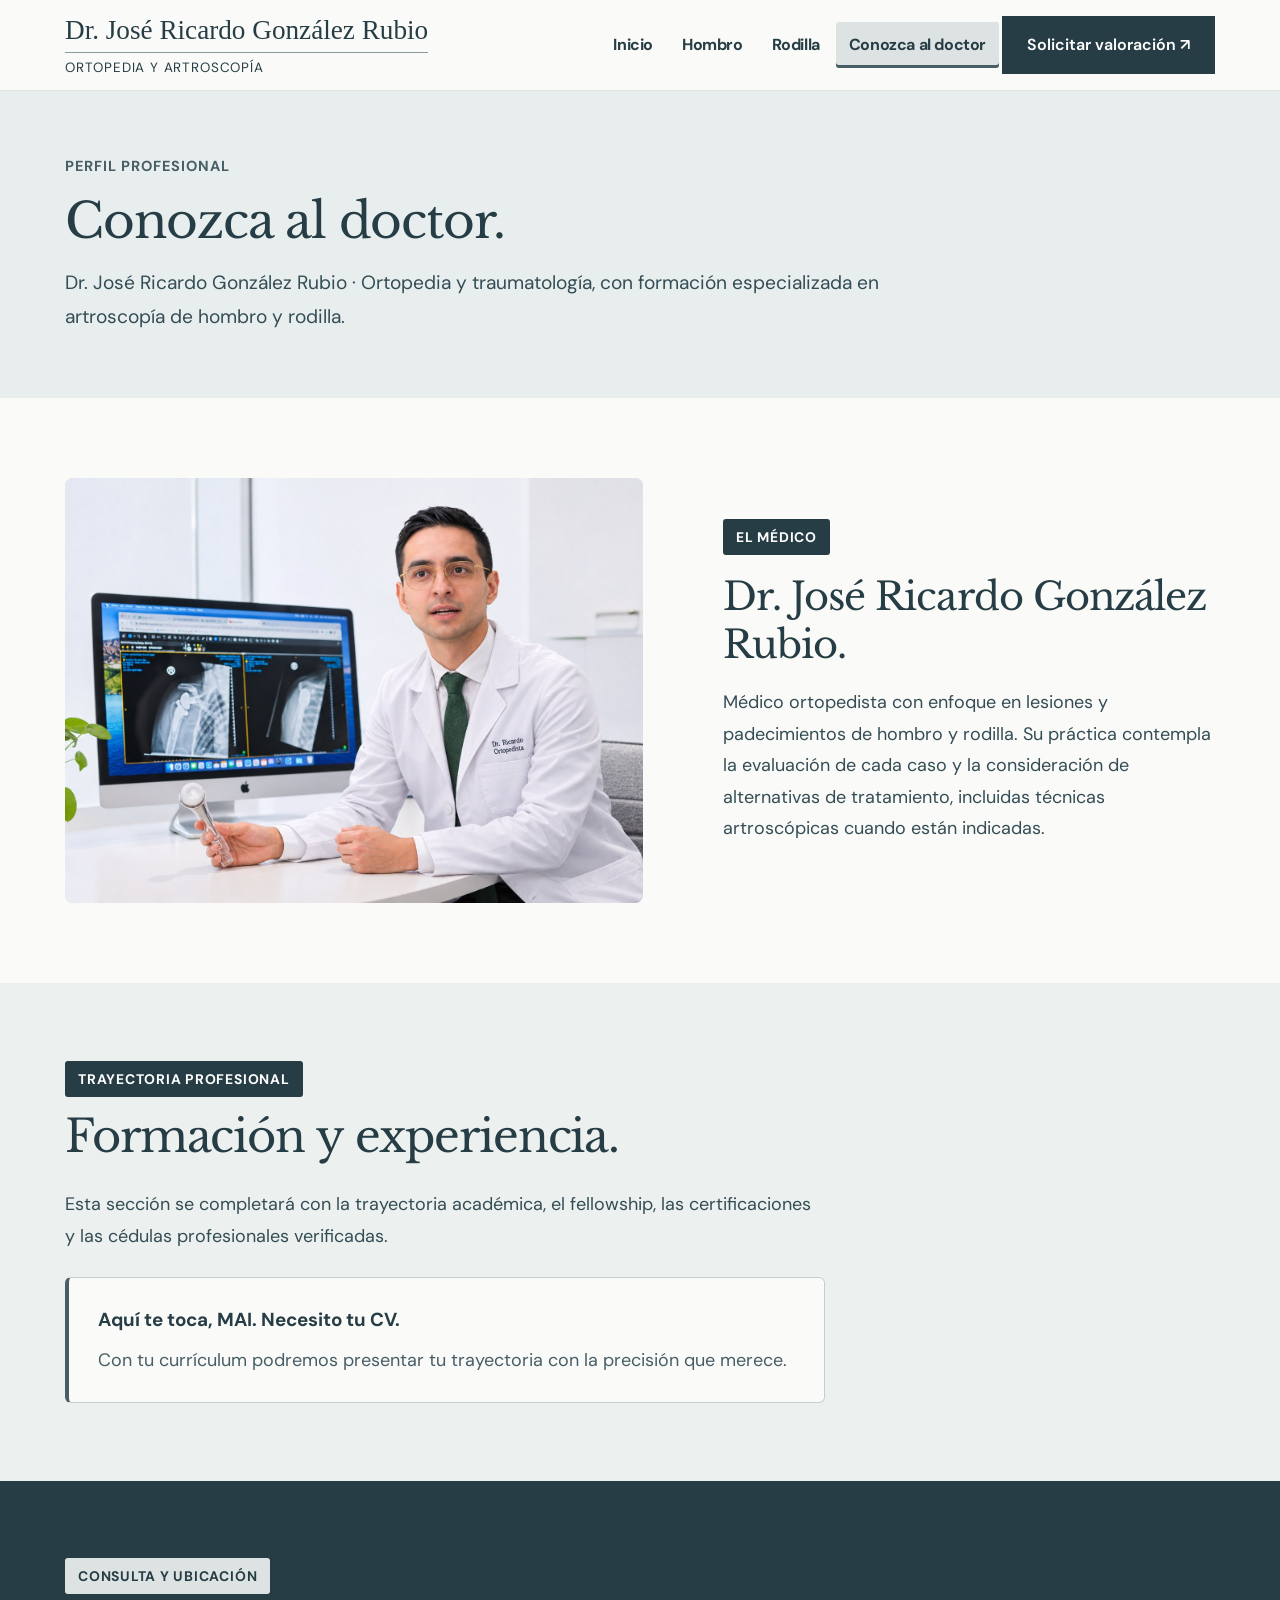
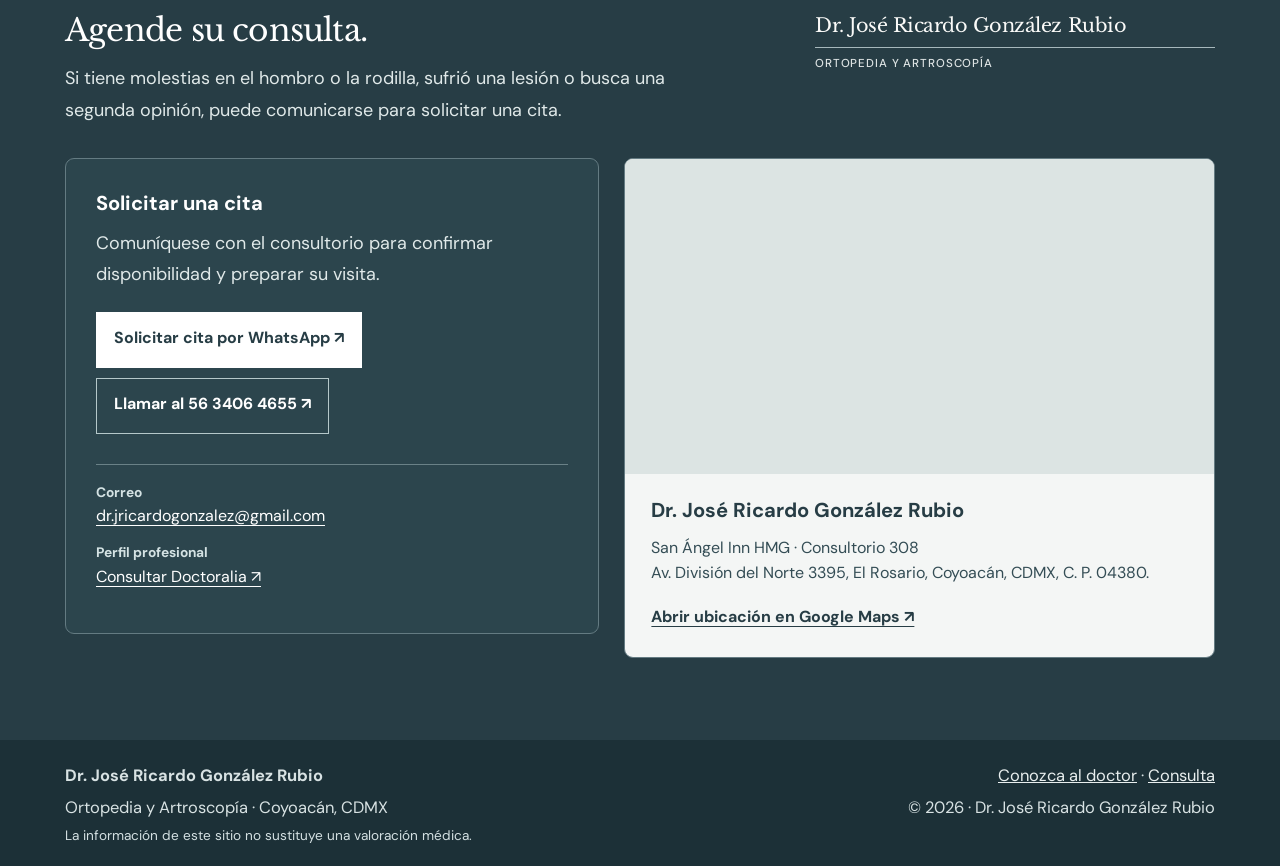
==== commit 34e08305: "feat: reuse homepage contact and location module on inner page" ====
--- a/conoce-al-doctor/index.html
+++ b/conoce-al-doctor/index.html
@@ -1 +1 @@
-<!doctype html><html lang="es-MX"><head><meta charset="utf-8"><meta name="viewport" content="width=device-width, initial-scale=1"><meta name="robots" content="noindex,nofollow"><meta name="theme-color" content="#273D45"><meta name="description" content="Perfil profesional del Dr. José Ricardo González Rubio, ortopedia y artroscopía de hombro y rodilla en Coyoacán."><title>Conozca al doctor | Dr. José Ricardo González Rubio</title><link rel="stylesheet" href="../styles.css"></head><body><a class="skip" href="#main">Saltar al contenido</a><header class="header"><div class="container header-inner"><a class="brand" href="../" aria-label="Inicio"><strong>Dr. José Ricardo González Rubio</strong><span>Ortopedia y Artroscopía</span></a><button class="menu" aria-controls="menu" aria-label="Abrir menú" aria-expanded="false">☰</button><nav id="menu" class="nav" aria-label="Principal"><a href="../" >Inicio</a><a href="../hombro/" >Hombro</a><a href="../rodilla/" >Rodilla</a><a href="../dr-ricardo-gonzalez/" aria-current="page">Conozca al doctor</a><a class="cta" href="../consulta/">Solicitar valoración ↗</a></nav></div></header><main id="main"><section class="subhero doctor-page-hero"><div class="container"><div class="eyebrow">PERFIL PROFESIONAL</div><h1>Conozca al doctor.</h1><p>Dr. José Ricardo González Rubio · Ortopedia y traumatología, con formación especializada en artroscopía de hombro y rodilla.</p></div></section><section class="section doctor-profile"><div class="container doctor-profile-grid"><div class="doctor-profile-photo"><img src="../ricardo-perfil-profesional.jpg" alt="Retrato del médico en consultorio, junto a estudios radiográficos" loading="eager" width="1492" height="1054"></div><div class="doctor-profile-copy"><div class="eyebrow section-tag">EL MÉDICO</div><h2>Dr. José Ricardo González Rubio.</h2><p>Médico ortopedista con enfoque en lesiones y padecimientos de hombro y rodilla. Su práctica contempla la evaluación de cada caso y la consideración de alternativas de tratamiento, incluidas técnicas artroscópicas cuando están indicadas.</p></div></div></section><section class="section doctor-credentials"><div class="container"><div class="section-head"><div class="eyebrow section-tag">TRAYECTORIA PROFESIONAL</div><h2>Formación y experiencia.</h2><p>Esta sección se completará con la trayectoria académica, el fellowship, las certificaciones y las cédulas profesionales verificadas.</p></div><div class="doctor-cv-note" role="note"><strong>Aquí te toca, MAI. Necesito tu CV.</strong><p>Con tu currículum podremos presentar tu trayectoria con la precisión que merece.</p></div></div></section><section class="band"><div class="container split"><h2>¿Desea solicitar una consulta?</h2><div><a class="button light" href="../consulta/">Consulta y ubicación ↗</a></div></div></section></main><footer class="footer"><div class="container foot"><div><strong>Dr. José Ricardo González Rubio</strong><p>Ortopedia y Artroscopía · Coyoacán, CDMX</p><p class="fine" style="color:#bbced2">La información de este sitio no sustituye una valoración médica.</p></div><div><a href="../dr-ricardo-gonzalez/">Conozca al doctor</a> · <a href="../consulta/">Consulta</a><p>© 2026 · Dr. José Ricardo González Rubio</p></div></div></footer><script src="../script.js" defer></script></body></html>+<!doctype html><html lang="es-MX"><head><meta charset="utf-8"><meta name="viewport" content="width=device-width, initial-scale=1"><meta name="robots" content="noindex,nofollow"><meta name="theme-color" content="#273D45"><meta name="description" content="Perfil profesional del Dr. José Ricardo González Rubio, ortopedia y artroscopía de hombro y rodilla en Coyoacán."><title>Conozca al doctor | Dr. José Ricardo González Rubio</title><link rel="stylesheet" href="../styles.css"></head><body><a class="skip" href="#main">Saltar al contenido</a><header class="header"><div class="container header-inner"><a class="brand" href="../" aria-label="Inicio"><strong>Dr. José Ricardo González Rubio</strong><span>Ortopedia y Artroscopía</span></a><button class="menu" aria-controls="menu" aria-label="Abrir menú" aria-expanded="false">☰</button><nav id="menu" class="nav" aria-label="Principal"><a href="../" >Inicio</a><a href="../hombro/" >Hombro</a><a href="../rodilla/" >Rodilla</a><a href="../dr-ricardo-gonzalez/" aria-current="page">Conozca al doctor</a><a class="cta" href="../consulta/">Solicitar valoración ↗</a></nav></div></header><main id="main"><section class="subhero doctor-page-hero"><div class="container"><div class="eyebrow">PERFIL PROFESIONAL</div><h1>Conozca al doctor.</h1><p>Dr. José Ricardo González Rubio · Ortopedia y traumatología, con formación especializada en artroscopía de hombro y rodilla.</p></div></section><section class="section doctor-profile"><div class="container doctor-profile-grid"><div class="doctor-profile-photo"><img src="../ricardo-perfil-profesional.jpg" alt="Retrato del médico en consultorio, junto a estudios radiográficos" loading="eager" width="1492" height="1054"></div><div class="doctor-profile-copy"><div class="eyebrow section-tag">EL MÉDICO</div><h2>Dr. José Ricardo González Rubio.</h2><p>Médico ortopedista con enfoque en lesiones y padecimientos de hombro y rodilla. Su práctica contempla la evaluación de cada caso y la consideración de alternativas de tratamiento, incluidas técnicas artroscópicas cuando están indicadas.</p></div></div></section><section class="section doctor-credentials"><div class="container"><div class="section-head"><div class="eyebrow section-tag">TRAYECTORIA PROFESIONAL</div><h2>Formación y experiencia.</h2><p>Esta sección se completará con la trayectoria académica, el fellowship, las certificaciones y las cédulas profesionales verificadas.</p></div><div class="doctor-cv-note" role="note"><strong>Aquí te toca, MAI. Necesito tu CV.</strong><p>Con tu currículum podremos presentar tu trayectoria con la precisión que merece.</p></div></div></section><section class="band contact-feature" aria-labelledby="contact-feature-title"><div class="container"><div class="contact-feature-heading"><div class="contact-feature-intro"><div class="eyebrow section-tag">CONSULTA Y UBICACIÓN</div><h2 id="contact-feature-title">Agende su consulta.</h2><p>Si tiene molestias en el hombro o la rodilla, sufrió una lesión o busca una segunda opinión, puede comunicarse para solicitar una cita.</p></div><div class="contact-signature" aria-label="Dr. José Ricardo González Rubio, Ortopedia y Artroscopía"><div class="contact-signature-name">Dr. José Ricardo González Rubio</div><div class="contact-signature-specialty">ORTOPEDIA Y ARTROSCOPÍA</div></div></div><div class="contact-feature-grid"><div class="contact-feature-booking"><h3>Solicitar una cita</h3><p>Comuníquese con el consultorio para confirmar disponibilidad y preparar su visita.</p><div class="contact-feature-actions"><a class="button light" href="https://wa.me/525634064655" target="_blank" rel="noopener noreferrer">Solicitar cita por WhatsApp ↗</a><a class="button contact-feature-call" href="tel:+525634064655">Llamar al 56 3406 4655 ↗</a></div><div class="contact-feature-meta"><p><strong>Correo</strong><a href="mailto:dr.jricardogonzalez@gmail.com">dr.jricardogonzalez@gmail.com</a></p><p><strong>Perfil profesional</strong><a href="https://www.doctoralia.com.mx/perfil/jose-ricardo-gonzalez-rubio" target="_blank" rel="noopener noreferrer">Consultar Doctoralia ↗</a></p></div></div><div class="contact-feature-location"><div class="contact-map-frame"><iframe title="Mapa de ubicación del consultorio del Dr. José Ricardo González Rubio" src="https://maps.google.com/maps?q=Cirujano%20ortop%C3%A9dico%20en%20Coyoac%C3%A1n%20-%20Dr.%20Jos%C3%A9%20Ricardo%20Gonz%C3%A1lez%20Rubio%2C%20Av.%20Divisi%C3%B3n%20del%20Nte.%203395%20Consultorio%20308%2C%20El%20Rosario%2C%20Coyoac%C3%A1n%2C%20CDMX&z=16&output=embed" loading="lazy" referrerpolicy="no-referrer-when-downgrade" allowfullscreen></iframe></div><div class="contact-map-details"><h3>Dr. José Ricardo González Rubio</h3><p>San Ángel Inn HMG · Consultorio 308<br>Av. División del Norte 3395, El Rosario, Coyoacán, CDMX, C. P. 04380.</p><a href="https://www.google.com/maps/search/?api=1&query=Cirujano%20ortop%C3%A9dico%20en%20Coyoac%C3%A1n%20-%20Dr.%20Jos%C3%A9%20Ricardo%20Gonz%C3%A1lez%20Rubio%2C%20Av.%20Divisi%C3%B3n%20del%20Nte.%203395%20Consultorio%20308%2C%20El%20Rosario%2C%20Coyoac%C3%A1n%2C%20CDMX&query_place_id=ChIJbWG1gggBzoURXZFneqP6iYk" target="_blank" rel="noopener noreferrer">Abrir ubicación en Google Maps ↗</a></div></div></div></div></section></main><footer class="footer"><div class="container foot"><div><strong>Dr. José Ricardo González Rubio</strong><p>Ortopedia y Artroscopía · Coyoacán, CDMX</p><p class="fine" style="color:#bbced2">La información de este sitio no sustituye una valoración médica.</p></div><div><a href="../dr-ricardo-gonzalez/">Conozca al doctor</a> · <a href="../consulta/">Consulta</a><p>© 2026 · Dr. José Ricardo González Rubio</p></div></div></footer><script src="../script.js" defer></script></body></html>
--- a/styles.css
+++ b/styles.css
@@ -296,3 +296,31 @@
  .contact-feature-grid{align-items:stretch}
  .contact-map-frame{height:265px}
 }
+
+/* Perfil profesional: fotografia editorial, credenciales pendientes de CV. */
+.doctor-page-hero{padding:65px 0;background:#e8eeee}
+.doctor-page-hero h1{font-size:clamp(2.3rem,3.8vw,3.65rem);margin:13px 0 15px}
+.doctor-page-hero p{max-width:820px;margin:0}
+.doctor-profile{background:#FAFAF8;padding:80px 0}
+.doctor-profile-grid{display:grid;grid-template-columns:minmax(0,1.08fr) minmax(0,.92fr);gap:7%;align-items:center}
+.doctor-profile-photo{background:#dde3e3;overflow:hidden;border-radius:8px;aspect-ratio:1.36}
+.doctor-profile-photo img{display:block;width:100%;height:100%;object-fit:cover;object-position:55% center}
+.doctor-profile-copy h2{font-size:clamp(2rem,3vw,2.75rem);margin:18px 0}
+.doctor-profile-copy p{color:#344d55;max-width:52ch}
+.doctor-credentials{background:#ecf0ef;padding:78px 0}
+.doctor-credentials .section-head{margin-bottom:25px}
+.doctor-cv-note{max-width:760px;background:#FAFAF8;border:1px solid #c3d0d0;border-left:4px solid #475E67;border-radius:6px;padding:25px 29px}
+.doctor-cv-note strong{display:block;font-size:1.18rem}
+.doctor-cv-note p{color:#475E67;margin:9px 0 0}
+@media(max-width:680px){.doctor-page-hero{padding:55px 0}.doctor-profile{padding:65px 0}.doctor-profile-grid{grid-template-columns:1fr;gap:30px}.doctor-profile-photo{aspect-ratio:1.4}.doctor-credentials{padding:65px 0}.doctor-cv-note{padding:22px}}
+
+/* Aviso editorial de revisión clínica, exclusivo de páginas Hombro y Rodilla. */
+.clinical-review-hero{padding:62px 0;background:#E8EEEE}
+.clinical-review-hero h1{margin:12px 0 14px}
+.clinical-review-hero p{margin:0;color:#344D55}
+.clinical-review-section{background:#FAFAF8;padding:76px 0 100px}
+.clinical-review-panel{background:#ECF0EF;border:1px solid #CAD5D6;border-radius:9px;padding:clamp(30px,5vw,62px);max-width:990px}
+.clinical-review-panel h2{max-width:17ch;font-size:clamp(2.15rem,4.2vw,3.8rem);margin:24px 0}
+.clinical-review-panel p{max-width:62ch;color:#344D55;margin:0 0 28px}
+.clinical-review-closing{border-top:1px solid #BCCACB;padding-top:19px;color:#475E67;font-weight:600}
+@media(max-width:680px){.clinical-review-hero{padding:55px 0}.clinical-review-section{padding:56px 0 72px}.clinical-review-panel h2{font-size:clamp(2rem,8vw,2.8rem)}}
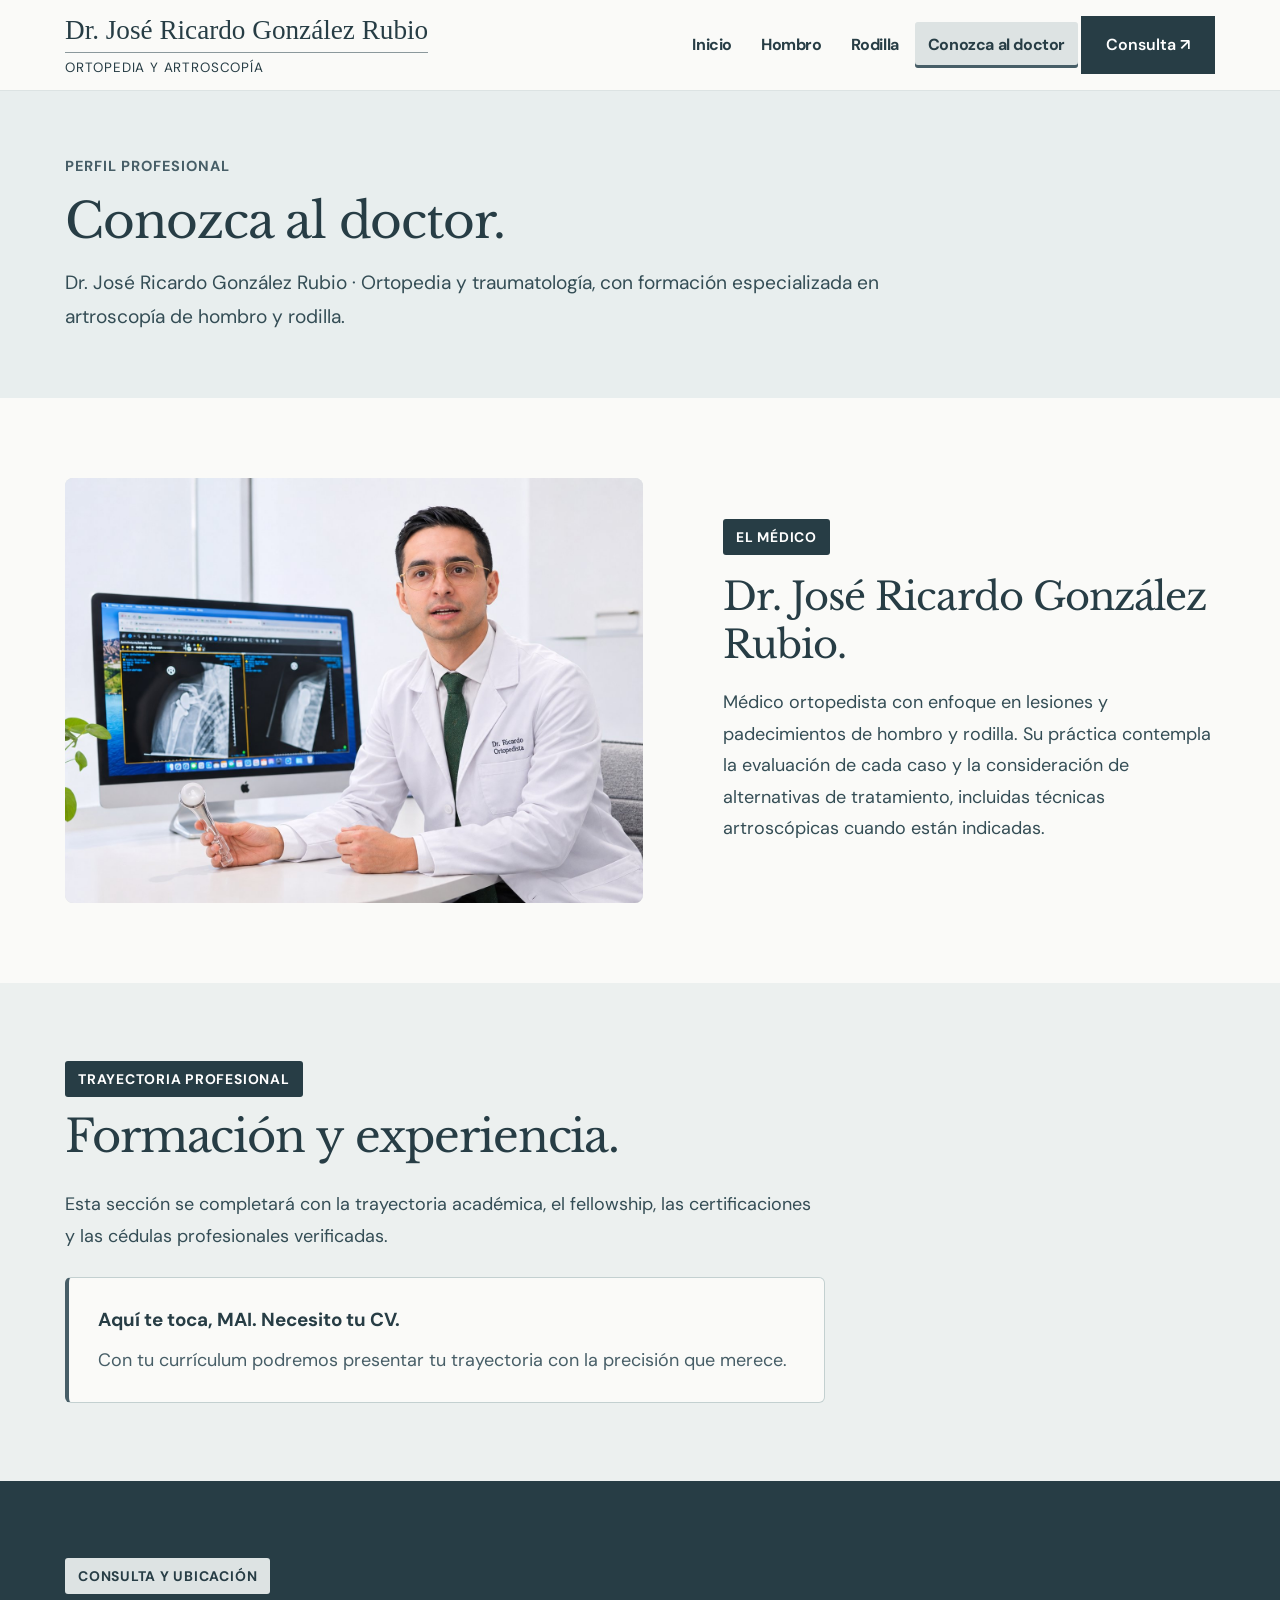
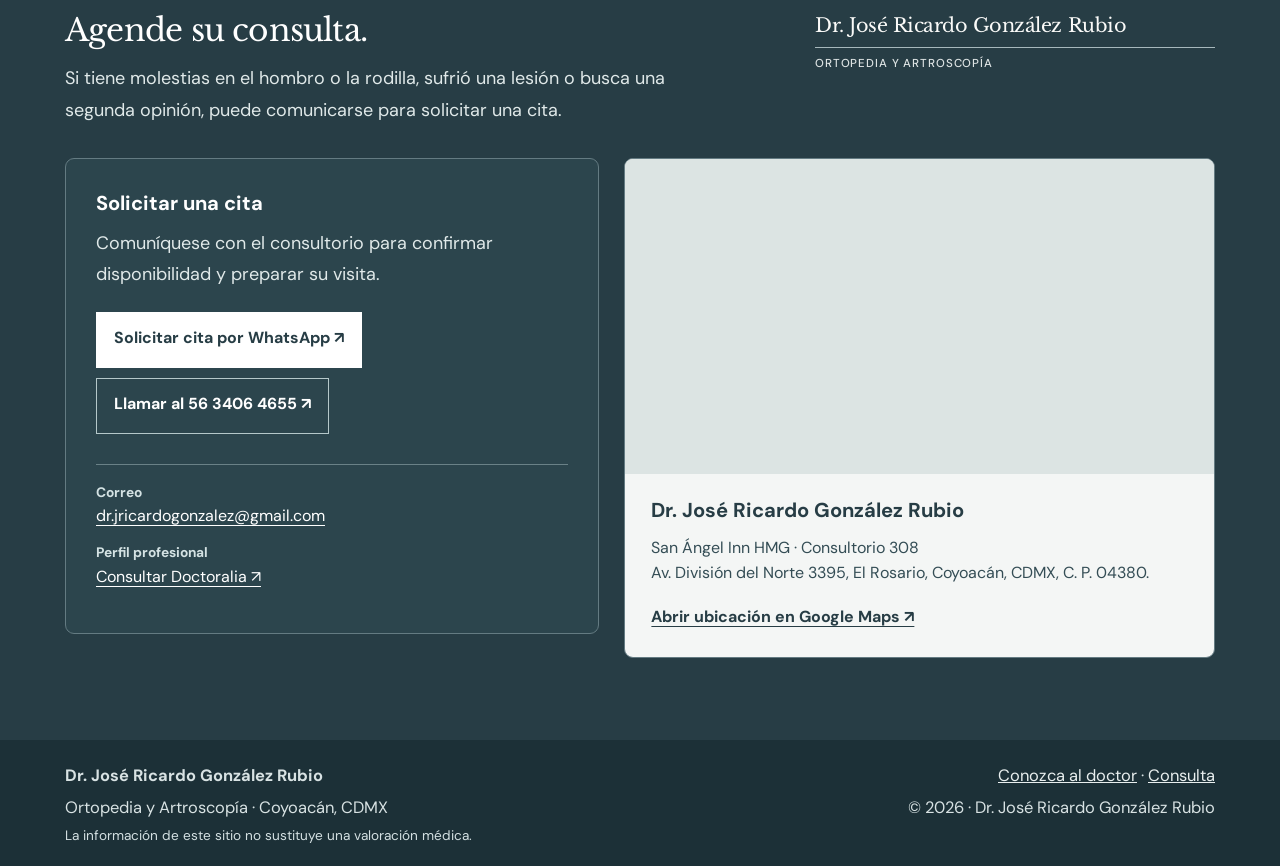
==== commit 6a585739: "copy: rename appointment navigation and homepage CTA to Consulta" ====
--- a/conoce-al-doctor/index.html
+++ b/conoce-al-doctor/index.html
@@ -1 +1 @@
-<!doctype html><html lang="es-MX"><head><meta charset="utf-8"><meta name="viewport" content="width=device-width, initial-scale=1"><meta name="robots" content="noindex,nofollow"><meta name="theme-color" content="#273D45"><meta name="description" content="Perfil profesional del Dr. José Ricardo González Rubio, ortopedia y artroscopía de hombro y rodilla en Coyoacán."><title>Conozca al doctor | Dr. José Ricardo González Rubio</title><link rel="stylesheet" href="../styles.css"></head><body><a class="skip" href="#main">Saltar al contenido</a><header class="header"><div class="container header-inner"><a class="brand" href="../" aria-label="Inicio"><strong>Dr. José Ricardo González Rubio</strong><span>Ortopedia y Artroscopía</span></a><button class="menu" aria-controls="menu" aria-label="Abrir menú" aria-expanded="false">☰</button><nav id="menu" class="nav" aria-label="Principal"><a href="../" >Inicio</a><a href="../hombro/" >Hombro</a><a href="../rodilla/" >Rodilla</a><a href="../dr-ricardo-gonzalez/" aria-current="page">Conozca al doctor</a><a class="cta" href="../consulta/">Solicitar valoración ↗</a></nav></div></header><main id="main"><section class="subhero doctor-page-hero"><div class="container"><div class="eyebrow">PERFIL PROFESIONAL</div><h1>Conozca al doctor.</h1><p>Dr. José Ricardo González Rubio · Ortopedia y traumatología, con formación especializada en artroscopía de hombro y rodilla.</p></div></section><section class="section doctor-profile"><div class="container doctor-profile-grid"><div class="doctor-profile-photo"><img src="../ricardo-perfil-profesional.jpg" alt="Retrato del médico en consultorio, junto a estudios radiográficos" loading="eager" width="1492" height="1054"></div><div class="doctor-profile-copy"><div class="eyebrow section-tag">EL MÉDICO</div><h2>Dr. José Ricardo González Rubio.</h2><p>Médico ortopedista con enfoque en lesiones y padecimientos de hombro y rodilla. Su práctica contempla la evaluación de cada caso y la consideración de alternativas de tratamiento, incluidas técnicas artroscópicas cuando están indicadas.</p></div></div></section><section class="section doctor-credentials"><div class="container"><div class="section-head"><div class="eyebrow section-tag">TRAYECTORIA PROFESIONAL</div><h2>Formación y experiencia.</h2><p>Esta sección se completará con la trayectoria académica, el fellowship, las certificaciones y las cédulas profesionales verificadas.</p></div><div class="doctor-cv-note" role="note"><strong>Aquí te toca, MAI. Necesito tu CV.</strong><p>Con tu currículum podremos presentar tu trayectoria con la precisión que merece.</p></div></div></section><section class="band contact-feature" aria-labelledby="contact-feature-title"><div class="container"><div class="contact-feature-heading"><div class="contact-feature-intro"><div class="eyebrow section-tag">CONSULTA Y UBICACIÓN</div><h2 id="contact-feature-title">Agende su consulta.</h2><p>Si tiene molestias en el hombro o la rodilla, sufrió una lesión o busca una segunda opinión, puede comunicarse para solicitar una cita.</p></div><div class="contact-signature" aria-label="Dr. José Ricardo González Rubio, Ortopedia y Artroscopía"><div class="contact-signature-name">Dr. José Ricardo González Rubio</div><div class="contact-signature-specialty">ORTOPEDIA Y ARTROSCOPÍA</div></div></div><div class="contact-feature-grid"><div class="contact-feature-booking"><h3>Solicitar una cita</h3><p>Comuníquese con el consultorio para confirmar disponibilidad y preparar su visita.</p><div class="contact-feature-actions"><a class="button light" href="https://wa.me/525634064655" target="_blank" rel="noopener noreferrer">Solicitar cita por WhatsApp ↗</a><a class="button contact-feature-call" href="tel:+525634064655">Llamar al 56 3406 4655 ↗</a></div><div class="contact-feature-meta"><p><strong>Correo</strong><a href="mailto:dr.jricardogonzalez@gmail.com">dr.jricardogonzalez@gmail.com</a></p><p><strong>Perfil profesional</strong><a href="https://www.doctoralia.com.mx/perfil/jose-ricardo-gonzalez-rubio" target="_blank" rel="noopener noreferrer">Consultar Doctoralia ↗</a></p></div></div><div class="contact-feature-location"><div class="contact-map-frame"><iframe title="Mapa de ubicación del consultorio del Dr. José Ricardo González Rubio" src="https://maps.google.com/maps?q=Cirujano%20ortop%C3%A9dico%20en%20Coyoac%C3%A1n%20-%20Dr.%20Jos%C3%A9%20Ricardo%20Gonz%C3%A1lez%20Rubio%2C%20Av.%20Divisi%C3%B3n%20del%20Nte.%203395%20Consultorio%20308%2C%20El%20Rosario%2C%20Coyoac%C3%A1n%2C%20CDMX&z=16&output=embed" loading="lazy" referrerpolicy="no-referrer-when-downgrade" allowfullscreen></iframe></div><div class="contact-map-details"><h3>Dr. José Ricardo González Rubio</h3><p>San Ángel Inn HMG · Consultorio 308<br>Av. División del Norte 3395, El Rosario, Coyoacán, CDMX, C. P. 04380.</p><a href="https://www.google.com/maps/search/?api=1&query=Cirujano%20ortop%C3%A9dico%20en%20Coyoac%C3%A1n%20-%20Dr.%20Jos%C3%A9%20Ricardo%20Gonz%C3%A1lez%20Rubio%2C%20Av.%20Divisi%C3%B3n%20del%20Nte.%203395%20Consultorio%20308%2C%20El%20Rosario%2C%20Coyoac%C3%A1n%2C%20CDMX&query_place_id=ChIJbWG1gggBzoURXZFneqP6iYk" target="_blank" rel="noopener noreferrer">Abrir ubicación en Google Maps ↗</a></div></div></div></div></section></main><footer class="footer"><div class="container foot"><div><strong>Dr. José Ricardo González Rubio</strong><p>Ortopedia y Artroscopía · Coyoacán, CDMX</p><p class="fine" style="color:#bbced2">La información de este sitio no sustituye una valoración médica.</p></div><div><a href="../dr-ricardo-gonzalez/">Conozca al doctor</a> · <a href="../consulta/">Consulta</a><p>© 2026 · Dr. José Ricardo González Rubio</p></div></div></footer><script src="../script.js" defer></script></body></html>+<!doctype html><html lang="es-MX"><head><meta charset="utf-8"><meta name="viewport" content="width=device-width, initial-scale=1"><meta name="robots" content="noindex,nofollow"><meta name="theme-color" content="#273D45"><meta name="description" content="Perfil profesional del Dr. José Ricardo González Rubio, ortopedia y artroscopía de hombro y rodilla en Coyoacán."><title>Conozca al doctor | Dr. José Ricardo González Rubio</title><link rel="stylesheet" href="../styles.css"></head><body><a class="skip" href="#main">Saltar al contenido</a><header class="header"><div class="container header-inner"><a class="brand" href="../" aria-label="Inicio"><strong>Dr. José Ricardo González Rubio</strong><span>Ortopedia y Artroscopía</span></a><button class="menu" aria-controls="menu" aria-label="Abrir menú" aria-expanded="false">☰</button><nav id="menu" class="nav" aria-label="Principal"><a href="../" >Inicio</a><a href="../hombro/" >Hombro</a><a href="../rodilla/" >Rodilla</a><a href="../dr-ricardo-gonzalez/" aria-current="page">Conozca al doctor</a><a class="cta" href="../consulta/">Consulta ↗</a></nav></div></header><main id="main"><section class="subhero doctor-page-hero"><div class="container"><div class="eyebrow">PERFIL PROFESIONAL</div><h1>Conozca al doctor.</h1><p>Dr. José Ricardo González Rubio · Ortopedia y traumatología, con formación especializada en artroscopía de hombro y rodilla.</p></div></section><section class="section doctor-profile"><div class="container doctor-profile-grid"><div class="doctor-profile-photo"><img src="../ricardo-perfil-profesional.jpg" alt="Retrato del médico en consultorio, junto a estudios radiográficos" loading="eager" width="1492" height="1054"></div><div class="doctor-profile-copy"><div class="eyebrow section-tag">EL MÉDICO</div><h2>Dr. José Ricardo González Rubio.</h2><p>Médico ortopedista con enfoque en lesiones y padecimientos de hombro y rodilla. Su práctica contempla la evaluación de cada caso y la consideración de alternativas de tratamiento, incluidas técnicas artroscópicas cuando están indicadas.</p></div></div></section><section class="section doctor-credentials"><div class="container"><div class="section-head"><div class="eyebrow section-tag">TRAYECTORIA PROFESIONAL</div><h2>Formación y experiencia.</h2><p>Esta sección se completará con la trayectoria académica, el fellowship, las certificaciones y las cédulas profesionales verificadas.</p></div><div class="doctor-cv-note" role="note"><strong>Aquí te toca, MAI. Necesito tu CV.</strong><p>Con tu currículum podremos presentar tu trayectoria con la precisión que merece.</p></div></div></section><section class="band contact-feature" aria-labelledby="contact-feature-title"><div class="container"><div class="contact-feature-heading"><div class="contact-feature-intro"><div class="eyebrow section-tag">CONSULTA Y UBICACIÓN</div><h2 id="contact-feature-title">Agende su consulta.</h2><p>Si tiene molestias en el hombro o la rodilla, sufrió una lesión o busca una segunda opinión, puede comunicarse para solicitar una cita.</p></div><div class="contact-signature" aria-label="Dr. José Ricardo González Rubio, Ortopedia y Artroscopía"><div class="contact-signature-name">Dr. José Ricardo González Rubio</div><div class="contact-signature-specialty">ORTOPEDIA Y ARTROSCOPÍA</div></div></div><div class="contact-feature-grid"><div class="contact-feature-booking"><h3>Solicitar una cita</h3><p>Comuníquese con el consultorio para confirmar disponibilidad y preparar su visita.</p><div class="contact-feature-actions"><a class="button light" href="https://wa.me/525634064655" target="_blank" rel="noopener noreferrer">Solicitar cita por WhatsApp ↗</a><a class="button contact-feature-call" href="tel:+525634064655">Llamar al 56 3406 4655 ↗</a></div><div class="contact-feature-meta"><p><strong>Correo</strong><a href="mailto:dr.jricardogonzalez@gmail.com">dr.jricardogonzalez@gmail.com</a></p><p><strong>Perfil profesional</strong><a href="https://www.doctoralia.com.mx/perfil/jose-ricardo-gonzalez-rubio" target="_blank" rel="noopener noreferrer">Consultar Doctoralia ↗</a></p></div></div><div class="contact-feature-location"><div class="contact-map-frame"><iframe title="Mapa de ubicación del consultorio del Dr. José Ricardo González Rubio" src="https://maps.google.com/maps?q=Cirujano%20ortop%C3%A9dico%20en%20Coyoac%C3%A1n%20-%20Dr.%20Jos%C3%A9%20Ricardo%20Gonz%C3%A1lez%20Rubio%2C%20Av.%20Divisi%C3%B3n%20del%20Nte.%203395%20Consultorio%20308%2C%20El%20Rosario%2C%20Coyoac%C3%A1n%2C%20CDMX&z=16&output=embed" loading="lazy" referrerpolicy="no-referrer-when-downgrade" allowfullscreen></iframe></div><div class="contact-map-details"><h3>Dr. José Ricardo González Rubio</h3><p>San Ángel Inn HMG · Consultorio 308<br>Av. División del Norte 3395, El Rosario, Coyoacán, CDMX, C. P. 04380.</p><a href="https://www.google.com/maps/search/?api=1&query=Cirujano%20ortop%C3%A9dico%20en%20Coyoac%C3%A1n%20-%20Dr.%20Jos%C3%A9%20Ricardo%20Gonz%C3%A1lez%20Rubio%2C%20Av.%20Divisi%C3%B3n%20del%20Nte.%203395%20Consultorio%20308%2C%20El%20Rosario%2C%20Coyoac%C3%A1n%2C%20CDMX&query_place_id=ChIJbWG1gggBzoURXZFneqP6iYk" target="_blank" rel="noopener noreferrer">Abrir ubicación en Google Maps ↗</a></div></div></div></div></section></main><footer class="footer"><div class="container foot"><div><strong>Dr. José Ricardo González Rubio</strong><p>Ortopedia y Artroscopía · Coyoacán, CDMX</p><p class="fine" style="color:#bbced2">La información de este sitio no sustituye una valoración médica.</p></div><div><a href="../dr-ricardo-gonzalez/">Conozca al doctor</a> · <a href="../consulta/">Consulta</a><p>© 2026 · Dr. José Ricardo González Rubio</p></div></div></footer><script src="../script.js" defer></script></body></html>
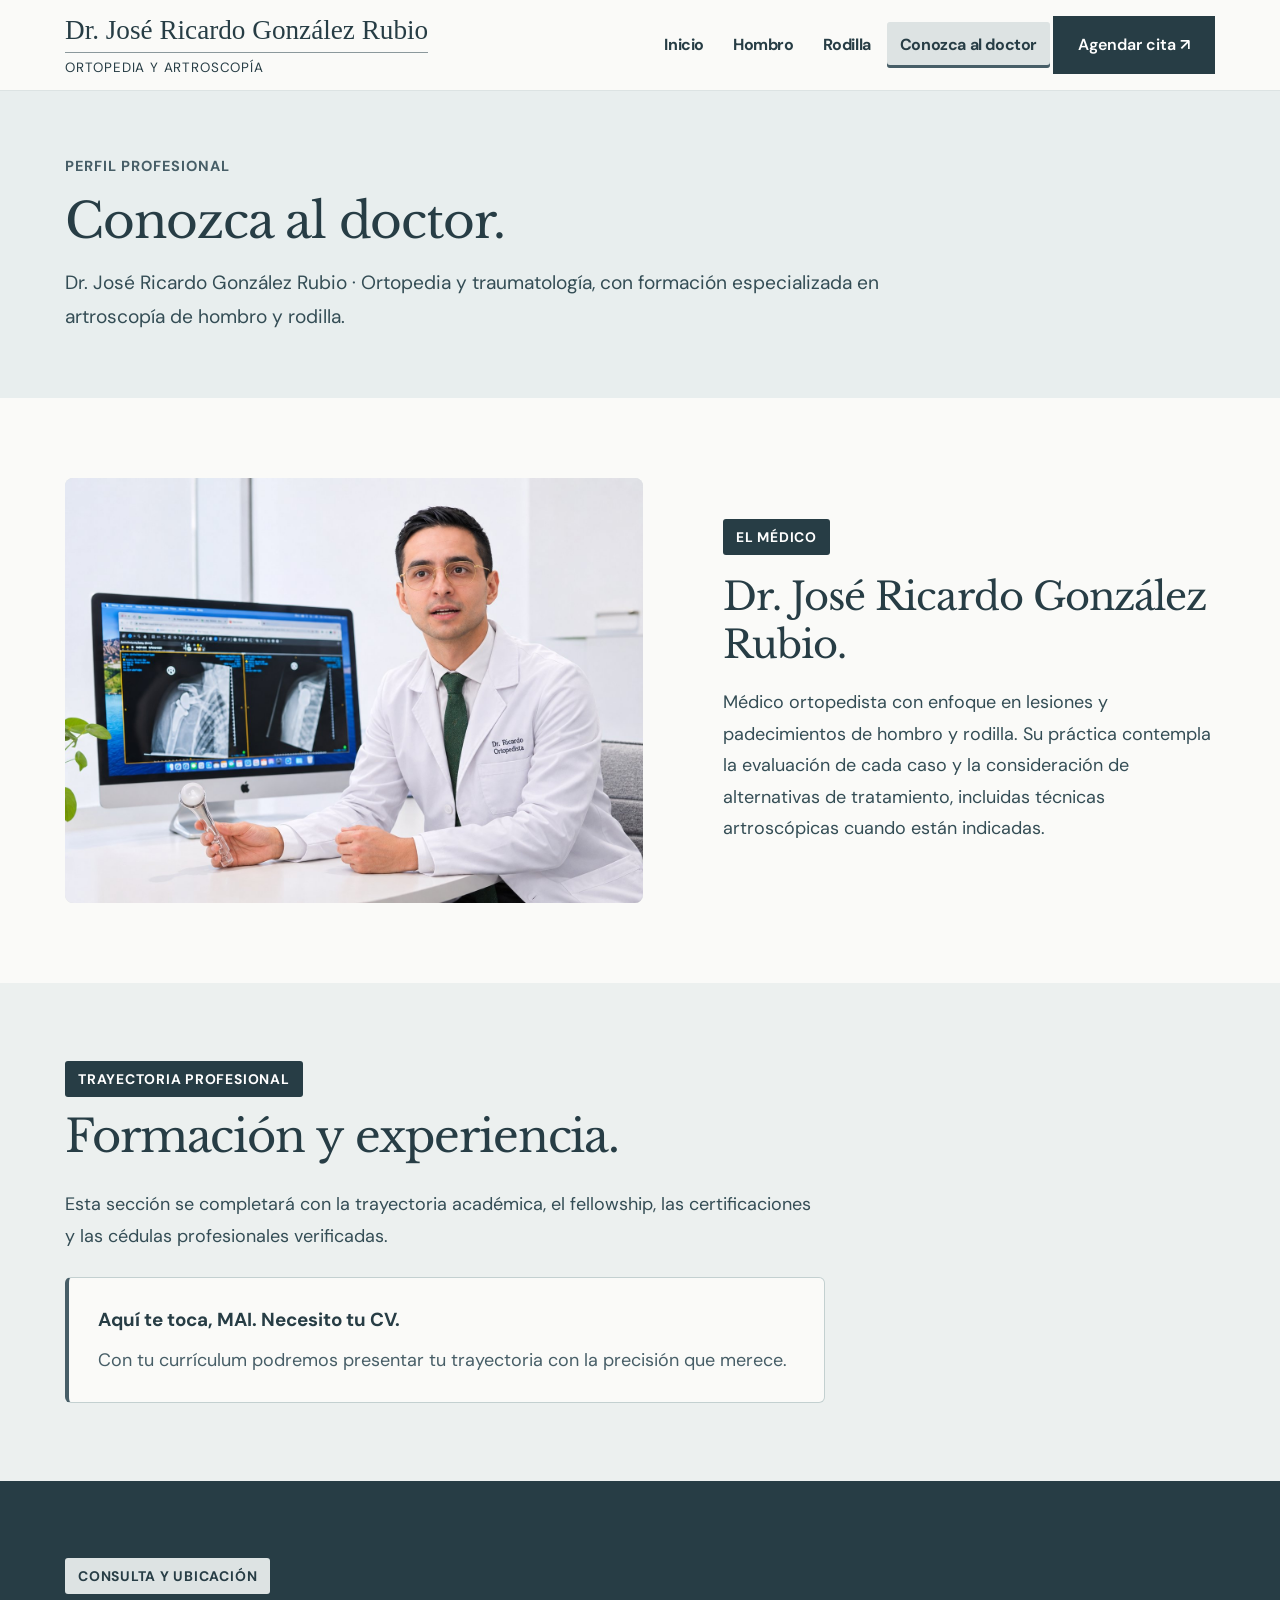
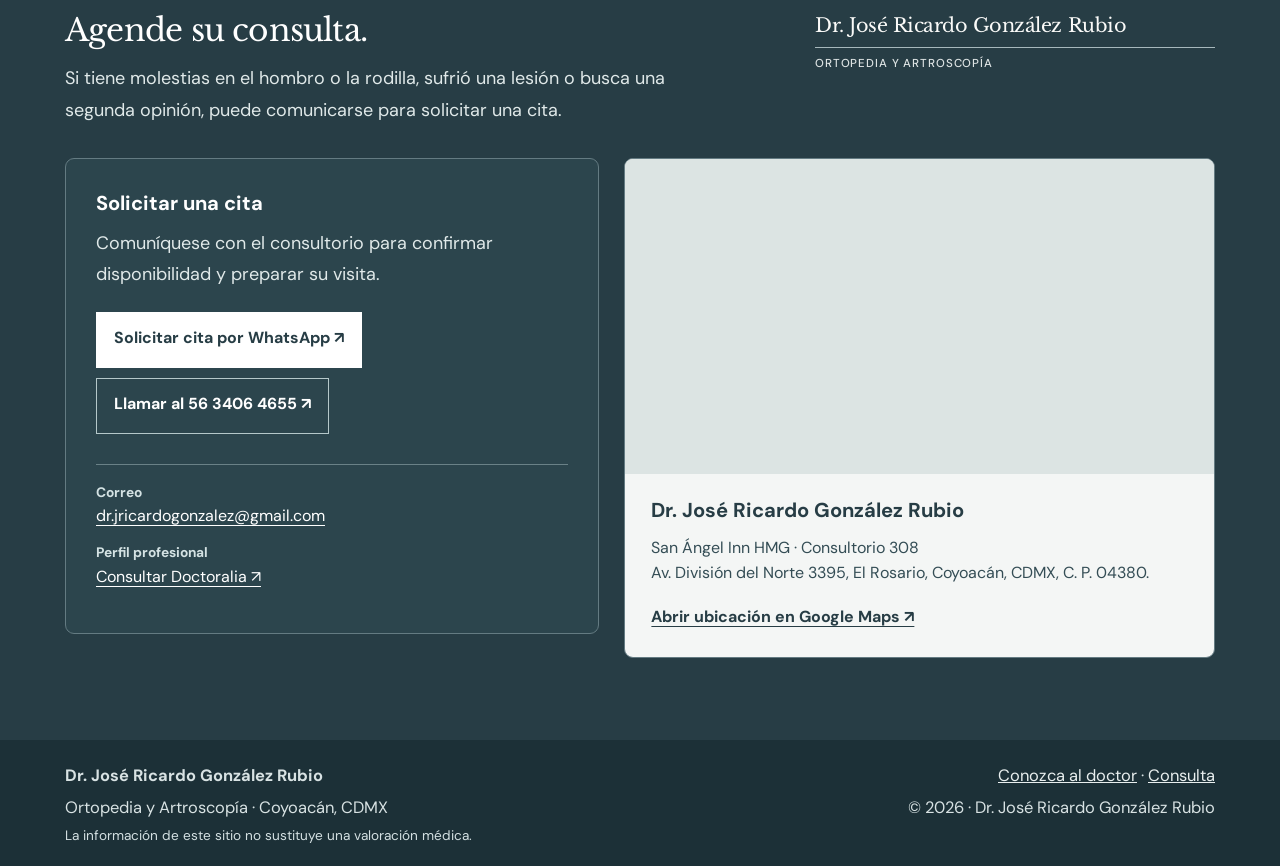
==== commit 2ea8eb8e: "copy: clarify appointment calls to action" ====
--- a/conoce-al-doctor/index.html
+++ b/conoce-al-doctor/index.html
@@ -1 +1 @@
-<!doctype html><html lang="es-MX"><head><meta charset="utf-8"><meta name="viewport" content="width=device-width, initial-scale=1"><meta name="robots" content="noindex,nofollow"><meta name="theme-color" content="#273D45"><meta name="description" content="Perfil profesional del Dr. José Ricardo González Rubio, ortopedia y artroscopía de hombro y rodilla en Coyoacán."><title>Conozca al doctor | Dr. José Ricardo González Rubio</title><link rel="stylesheet" href="../styles.css"></head><body><a class="skip" href="#main">Saltar al contenido</a><header class="header"><div class="container header-inner"><a class="brand" href="../" aria-label="Inicio"><strong>Dr. José Ricardo González Rubio</strong><span>Ortopedia y Artroscopía</span></a><button class="menu" aria-controls="menu" aria-label="Abrir menú" aria-expanded="false">☰</button><nav id="menu" class="nav" aria-label="Principal"><a href="../" >Inicio</a><a href="../hombro/" >Hombro</a><a href="../rodilla/" >Rodilla</a><a href="../dr-ricardo-gonzalez/" aria-current="page">Conozca al doctor</a><a class="cta" href="../consulta/">Consulta ↗</a></nav></div></header><main id="main"><section class="subhero doctor-page-hero"><div class="container"><div class="eyebrow">PERFIL PROFESIONAL</div><h1>Conozca al doctor.</h1><p>Dr. José Ricardo González Rubio · Ortopedia y traumatología, con formación especializada en artroscopía de hombro y rodilla.</p></div></section><section class="section doctor-profile"><div class="container doctor-profile-grid"><div class="doctor-profile-photo"><img src="../ricardo-perfil-profesional.jpg" alt="Retrato del médico en consultorio, junto a estudios radiográficos" loading="eager" width="1492" height="1054"></div><div class="doctor-profile-copy"><div class="eyebrow section-tag">EL MÉDICO</div><h2>Dr. José Ricardo González Rubio.</h2><p>Médico ortopedista con enfoque en lesiones y padecimientos de hombro y rodilla. Su práctica contempla la evaluación de cada caso y la consideración de alternativas de tratamiento, incluidas técnicas artroscópicas cuando están indicadas.</p></div></div></section><section class="section doctor-credentials"><div class="container"><div class="section-head"><div class="eyebrow section-tag">TRAYECTORIA PROFESIONAL</div><h2>Formación y experiencia.</h2><p>Esta sección se completará con la trayectoria académica, el fellowship, las certificaciones y las cédulas profesionales verificadas.</p></div><div class="doctor-cv-note" role="note"><strong>Aquí te toca, MAI. Necesito tu CV.</strong><p>Con tu currículum podremos presentar tu trayectoria con la precisión que merece.</p></div></div></section><section class="band contact-feature" aria-labelledby="contact-feature-title"><div class="container"><div class="contact-feature-heading"><div class="contact-feature-intro"><div class="eyebrow section-tag">CONSULTA Y UBICACIÓN</div><h2 id="contact-feature-title">Agende su consulta.</h2><p>Si tiene molestias en el hombro o la rodilla, sufrió una lesión o busca una segunda opinión, puede comunicarse para solicitar una cita.</p></div><div class="contact-signature" aria-label="Dr. José Ricardo González Rubio, Ortopedia y Artroscopía"><div class="contact-signature-name">Dr. José Ricardo González Rubio</div><div class="contact-signature-specialty">ORTOPEDIA Y ARTROSCOPÍA</div></div></div><div class="contact-feature-grid"><div class="contact-feature-booking"><h3>Solicitar una cita</h3><p>Comuníquese con el consultorio para confirmar disponibilidad y preparar su visita.</p><div class="contact-feature-actions"><a class="button light" href="https://wa.me/525634064655" target="_blank" rel="noopener noreferrer">Solicitar cita por WhatsApp ↗</a><a class="button contact-feature-call" href="tel:+525634064655">Llamar al 56 3406 4655 ↗</a></div><div class="contact-feature-meta"><p><strong>Correo</strong><a href="mailto:dr.jricardogonzalez@gmail.com">dr.jricardogonzalez@gmail.com</a></p><p><strong>Perfil profesional</strong><a href="https://www.doctoralia.com.mx/perfil/jose-ricardo-gonzalez-rubio" target="_blank" rel="noopener noreferrer">Consultar Doctoralia ↗</a></p></div></div><div class="contact-feature-location"><div class="contact-map-frame"><iframe title="Mapa de ubicación del consultorio del Dr. José Ricardo González Rubio" src="https://maps.google.com/maps?q=Cirujano%20ortop%C3%A9dico%20en%20Coyoac%C3%A1n%20-%20Dr.%20Jos%C3%A9%20Ricardo%20Gonz%C3%A1lez%20Rubio%2C%20Av.%20Divisi%C3%B3n%20del%20Nte.%203395%20Consultorio%20308%2C%20El%20Rosario%2C%20Coyoac%C3%A1n%2C%20CDMX&z=16&output=embed" loading="lazy" referrerpolicy="no-referrer-when-downgrade" allowfullscreen></iframe></div><div class="contact-map-details"><h3>Dr. José Ricardo González Rubio</h3><p>San Ángel Inn HMG · Consultorio 308<br>Av. División del Norte 3395, El Rosario, Coyoacán, CDMX, C. P. 04380.</p><a href="https://www.google.com/maps/search/?api=1&query=Cirujano%20ortop%C3%A9dico%20en%20Coyoac%C3%A1n%20-%20Dr.%20Jos%C3%A9%20Ricardo%20Gonz%C3%A1lez%20Rubio%2C%20Av.%20Divisi%C3%B3n%20del%20Nte.%203395%20Consultorio%20308%2C%20El%20Rosario%2C%20Coyoac%C3%A1n%2C%20CDMX&query_place_id=ChIJbWG1gggBzoURXZFneqP6iYk" target="_blank" rel="noopener noreferrer">Abrir ubicación en Google Maps ↗</a></div></div></div></div></section></main><footer class="footer"><div class="container foot"><div><strong>Dr. José Ricardo González Rubio</strong><p>Ortopedia y Artroscopía · Coyoacán, CDMX</p><p class="fine" style="color:#bbced2">La información de este sitio no sustituye una valoración médica.</p></div><div><a href="../dr-ricardo-gonzalez/">Conozca al doctor</a> · <a href="../consulta/">Consulta</a><p>© 2026 · Dr. José Ricardo González Rubio</p></div></div></footer><script src="../script.js" defer></script></body></html>+<!doctype html><html lang="es-MX"><head><meta charset="utf-8"><meta name="viewport" content="width=device-width, initial-scale=1"><meta name="robots" content="noindex,nofollow"><meta name="theme-color" content="#273D45"><meta name="description" content="Perfil profesional del Dr. José Ricardo González Rubio, ortopedia y artroscopía de hombro y rodilla en Coyoacán."><title>Conozca al doctor | Dr. José Ricardo González Rubio</title><link rel="stylesheet" href="../styles.css"></head><body><a class="skip" href="#main">Saltar al contenido</a><header class="header"><div class="container header-inner"><a class="brand" href="../" aria-label="Inicio"><strong>Dr. José Ricardo González Rubio</strong><span>Ortopedia y Artroscopía</span></a><button class="menu" aria-controls="menu" aria-label="Abrir menú" aria-expanded="false">☰</button><nav id="menu" class="nav" aria-label="Principal"><a href="../" >Inicio</a><a href="../hombro/" >Hombro</a><a href="../rodilla/" >Rodilla</a><a href="../dr-ricardo-gonzalez/" aria-current="page">Conozca al doctor</a><a class="cta" href="../consulta/">Agendar cita ↗</a></nav></div></header><main id="main"><section class="subhero doctor-page-hero"><div class="container"><div class="eyebrow">PERFIL PROFESIONAL</div><h1>Conozca al doctor.</h1><p>Dr. José Ricardo González Rubio · Ortopedia y traumatología, con formación especializada en artroscopía de hombro y rodilla.</p></div></section><section class="section doctor-profile"><div class="container doctor-profile-grid"><div class="doctor-profile-photo"><img src="../ricardo-perfil-profesional.jpg" alt="Retrato del médico en consultorio, junto a estudios radiográficos" loading="eager" width="1492" height="1054"></div><div class="doctor-profile-copy"><div class="eyebrow section-tag">EL MÉDICO</div><h2>Dr. José Ricardo González Rubio.</h2><p>Médico ortopedista con enfoque en lesiones y padecimientos de hombro y rodilla. Su práctica contempla la evaluación de cada caso y la consideración de alternativas de tratamiento, incluidas técnicas artroscópicas cuando están indicadas.</p></div></div></section><section class="section doctor-credentials"><div class="container"><div class="section-head"><div class="eyebrow section-tag">TRAYECTORIA PROFESIONAL</div><h2>Formación y experiencia.</h2><p>Esta sección se completará con la trayectoria académica, el fellowship, las certificaciones y las cédulas profesionales verificadas.</p></div><div class="doctor-cv-note" role="note"><strong>Aquí te toca, MAI. Necesito tu CV.</strong><p>Con tu currículum podremos presentar tu trayectoria con la precisión que merece.</p></div></div></section><section class="band contact-feature" aria-labelledby="contact-feature-title"><div class="container"><div class="contact-feature-heading"><div class="contact-feature-intro"><div class="eyebrow section-tag">CONSULTA Y UBICACIÓN</div><h2 id="contact-feature-title">Agende su consulta.</h2><p>Si tiene molestias en el hombro o la rodilla, sufrió una lesión o busca una segunda opinión, puede comunicarse para solicitar una cita.</p></div><div class="contact-signature" aria-label="Dr. José Ricardo González Rubio, Ortopedia y Artroscopía"><div class="contact-signature-name">Dr. José Ricardo González Rubio</div><div class="contact-signature-specialty">ORTOPEDIA Y ARTROSCOPÍA</div></div></div><div class="contact-feature-grid"><div class="contact-feature-booking"><h3>Solicitar una cita</h3><p>Comuníquese con el consultorio para confirmar disponibilidad y preparar su visita.</p><div class="contact-feature-actions"><a class="button light" href="https://wa.me/525634064655" target="_blank" rel="noopener noreferrer">Solicitar cita por WhatsApp ↗</a><a class="button contact-feature-call" href="tel:+525634064655">Llamar al 56 3406 4655 ↗</a></div><div class="contact-feature-meta"><p><strong>Correo</strong><a href="mailto:dr.jricardogonzalez@gmail.com">dr.jricardogonzalez@gmail.com</a></p><p><strong>Perfil profesional</strong><a href="https://www.doctoralia.com.mx/perfil/jose-ricardo-gonzalez-rubio" target="_blank" rel="noopener noreferrer">Consultar Doctoralia ↗</a></p></div></div><div class="contact-feature-location"><div class="contact-map-frame"><iframe title="Mapa de ubicación del consultorio del Dr. José Ricardo González Rubio" src="https://maps.google.com/maps?q=Cirujano%20ortop%C3%A9dico%20en%20Coyoac%C3%A1n%20-%20Dr.%20Jos%C3%A9%20Ricardo%20Gonz%C3%A1lez%20Rubio%2C%20Av.%20Divisi%C3%B3n%20del%20Nte.%203395%20Consultorio%20308%2C%20El%20Rosario%2C%20Coyoac%C3%A1n%2C%20CDMX&z=16&output=embed" loading="lazy" referrerpolicy="no-referrer-when-downgrade" allowfullscreen></iframe></div><div class="contact-map-details"><h3>Dr. José Ricardo González Rubio</h3><p>San Ángel Inn HMG · Consultorio 308<br>Av. División del Norte 3395, El Rosario, Coyoacán, CDMX, C. P. 04380.</p><a href="https://www.google.com/maps/search/?api=1&query=Cirujano%20ortop%C3%A9dico%20en%20Coyoac%C3%A1n%20-%20Dr.%20Jos%C3%A9%20Ricardo%20Gonz%C3%A1lez%20Rubio%2C%20Av.%20Divisi%C3%B3n%20del%20Nte.%203395%20Consultorio%20308%2C%20El%20Rosario%2C%20Coyoac%C3%A1n%2C%20CDMX&query_place_id=ChIJbWG1gggBzoURXZFneqP6iYk" target="_blank" rel="noopener noreferrer">Abrir ubicación en Google Maps ↗</a></div></div></div></div></section></main><footer class="footer"><div class="container foot"><div><strong>Dr. José Ricardo González Rubio</strong><p>Ortopedia y Artroscopía · Coyoacán, CDMX</p><p class="fine" style="color:#bbced2">La información de este sitio no sustituye una valoración médica.</p></div><div><a href="../dr-ricardo-gonzalez/">Conozca al doctor</a> · <a href="../consulta/">Consulta</a><p>© 2026 · Dr. José Ricardo González Rubio</p></div></div></footer><script src="../script.js" defer></script></body></html>
